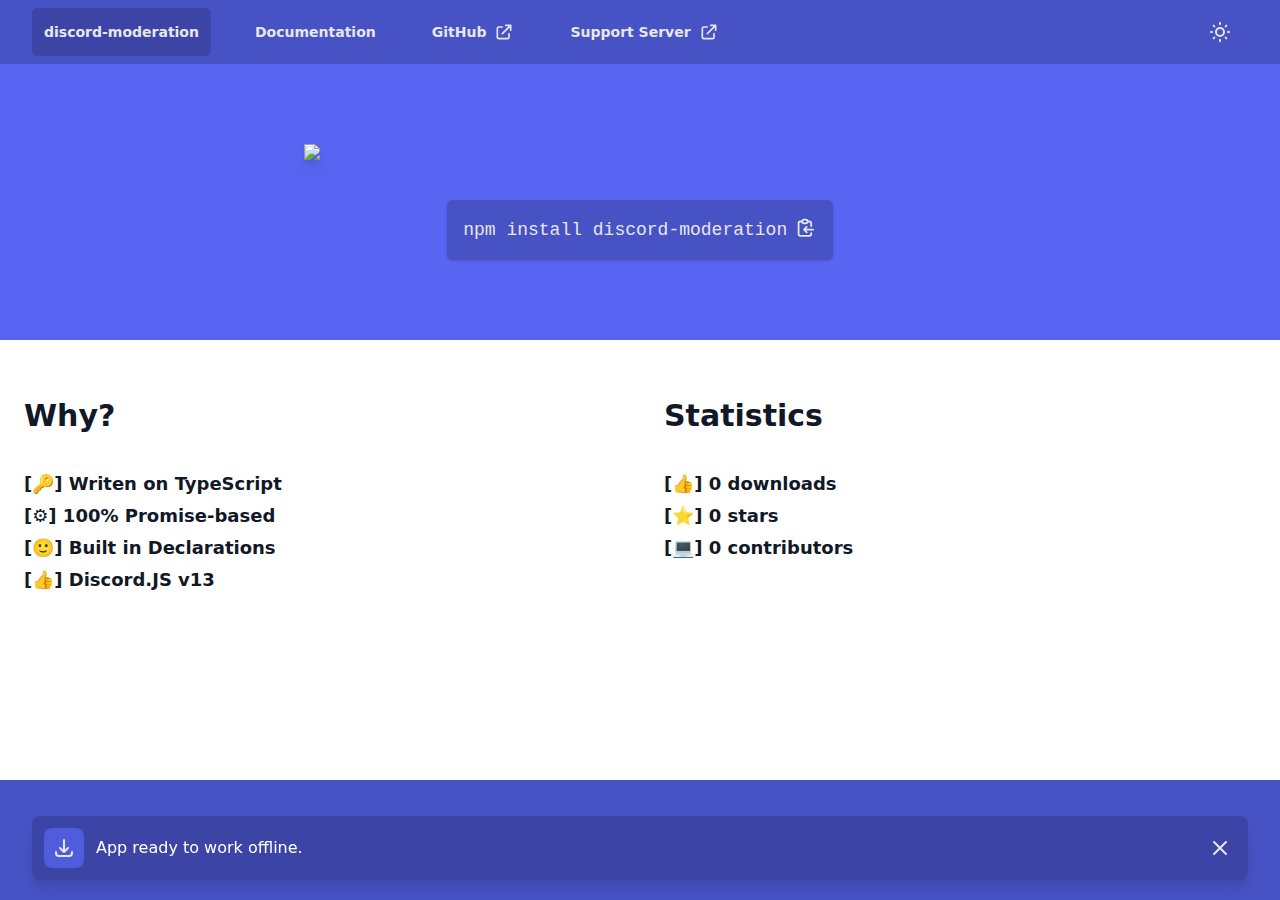
==== index.html @ 4ccb37b1 ":yay: Update" ====
<!DOCTYPE html>
<html lang="en">
	<head>
		<meta charset="UTF-8" />
		<link rel="apple-touch-icon" sizes="180x180" href="/apple-touch-icon.png" />
		<link rel="icon" type="image/png" sizes="32x32" href="/favicon-32x32.png" />
		<link rel="icon" type="image/png" sizes="16x16" href="/favicon-16x16.png" />
		<meta name="apple-mobile-web-app-title" content="Discord.js Docs">
		<meta name="application-name" content="Discord-Moderation Docs">
		<meta name="msapplication-TileColor" content="#090a16">
		<meta name="theme-color" content="#090a16">
		<meta name="viewport" content="width=device-width, initial-scale=1.0" />
		<title>discord-moderation</title>
		<meta
			name="description"
			content="Discord-Moderation simplify creating moderation system to your Discord Bot."
		/>

		<meta property="og:title" content="Discord-Moderation" />
		<meta
			property="og:description"
			content="Discord-Moderation simplify creating moderation system to your Discord Bot."
		/>
		<meta property="og:image" content="https://discord-moderation.js.org/static/dm_logo.png" />
	  <script type="module" crossorigin src="/assets/index.91123aec.js"></script>
    <link rel="modulepreload" href="/assets/vendor.8173c927.js">
    <link rel="stylesheet" href="/assets/index.db49b038.css">
  <link rel="manifest" href="/manifest.webmanifest"></head>
	<body>
		<noscript>
			<strong
				>Sorry, but the discord-moderation website doesn't work properly without JavaScript enabled. Please enable it to
				continue.</strong
			>
		</noscript>
		<script>
			(() => {
				const prefersDarkMode = window.matchMedia && window.matchMedia('(prefers-color-scheme: dark)').matches;
				const persistedColorPreference = localStorage.getItem('theme') || 'auto';
				if (persistedColorPreference === 'dark' || (prefersDarkMode && persistedColorPreference !== 'light')) {
					document.documentElement.classList.toggle('dark', true);
				}
			})();
		</script>
		<div id="app" class="h-full"></div>
		
	</body>
</html>
---- assets/index.db49b038.css ----
#search::-webkit-search-cancel-button{display:none}.grid-layout{grid-template-rows:auto 1fr}.grid-layout-container{grid-template-rows:1fr auto}/*! tailwindcss v2.2.7 | MIT License | https://tailwindcss.com *//*! modern-normalize v1.1.0 | MIT License | https://github.com/sindresorhus/modern-normalize */*,::after,::before{box-sizing:border-box}html{-moz-tab-size:4;-o-tab-size:4;tab-size:4}html{line-height:1.15;-webkit-text-size-adjust:100%}body{margin:0}body{font-family:system-ui,-apple-system,'Segoe UI',Roboto,Helvetica,Arial,sans-serif,'Apple Color Emoji','Segoe UI Emoji'}hr{height:0;color:inherit}abbr[title]{-webkit-text-decoration:underline dotted;text-decoration:underline dotted}b,strong{font-weight:bolder}code,kbd,pre,samp{font-family:ui-monospace,SFMono-Regular,Consolas,'Liberation Mono',Menlo,monospace;font-size:1em}small{font-size:80%}sub,sup{font-size:75%;line-height:0;position:relative;vertical-align:baseline}sub{bottom:-.25em}sup{top:-.5em}table{text-indent:0;border-color:inherit}button,input,optgroup,select,textarea{font-family:inherit;font-size:100%;line-height:1.15;margin:0}button,select{text-transform:none}[type=button],[type=reset],[type=submit],button{-webkit-appearance:button}::-moz-focus-inner{border-style:none;padding:0}:-moz-focusring{outline:1px dotted ButtonText}:-moz-ui-invalid{box-shadow:none}legend{padding:0}progress{vertical-align:baseline}::-webkit-inner-spin-button,::-webkit-outer-spin-button{height:auto}[type=search]{-webkit-appearance:textfield;outline-offset:-2px}::-webkit-search-decoration{-webkit-appearance:none}::-webkit-file-upload-button{-webkit-appearance:button;font:inherit}summary{display:list-item}blockquote,dd,dl,figure,h1,h2,h3,h4,h5,h6,hr,p,pre{margin:0}button{background-color:transparent;background-image:none}fieldset{margin:0;padding:0}ol,ul{list-style:none;margin:0;padding:0}html{font-family:ui-sans-serif,system-ui,-apple-system,BlinkMacSystemFont,"Segoe UI",Roboto,"Helvetica Neue",Arial,"Noto Sans",sans-serif,"Apple Color Emoji","Segoe UI Emoji","Segoe UI Symbol","Noto Color Emoji";line-height:1.5}body{font-family:inherit;line-height:inherit}*,::after,::before{box-sizing:border-box;border-width:0;border-style:solid;border-color:currentColor}hr{border-top-width:1px}img{border-style:solid}textarea{resize:vertical}input::-moz-placeholder,textarea::-moz-placeholder{opacity:1;color:#9ca3af}input:-ms-input-placeholder,textarea:-ms-input-placeholder{opacity:1;color:#9ca3af}input::placeholder,textarea::placeholder{opacity:1;color:#9ca3af}[role=button],button{cursor:pointer}table{border-collapse:collapse}h1,h2,h3,h4,h5,h6{font-size:inherit;font-weight:inherit}a{color:inherit;text-decoration:inherit}button,input,optgroup,select,textarea{padding:0;line-height:inherit;color:inherit}code,kbd,pre,samp{font-family:ui-monospace,SFMono-Regular,Menlo,Monaco,Consolas,"Liberation Mono","Courier New",monospace}audio,canvas,embed,iframe,img,object,svg,video{display:block;vertical-align:middle}img,video{max-width:100%;height:auto}[hidden]{display:none}*,::after,::before{--tw-translate-x:0;--tw-translate-y:0;--tw-rotate:0;--tw-skew-x:0;--tw-skew-y:0;--tw-scale-x:1;--tw-scale-y:1;--tw-transform:translateX(var(--tw-translate-x)) translateY(var(--tw-translate-y)) rotate(var(--tw-rotate)) skewX(var(--tw-skew-x)) skewY(var(--tw-skew-y)) scaleX(var(--tw-scale-x)) scaleY(var(--tw-scale-y));--tw-border-opacity:1;border-color:rgba(229,231,235,var(--tw-border-opacity));--tw-ring-offset-shadow:0 0 #0000;--tw-ring-shadow:0 0 #0000;--tw-shadow:0 0 #0000;--tw-ring-inset:var(--tw-empty, );/*!*//*!*/--tw-ring-offset-width:0px;--tw-ring-offset-color:#fff;--tw-ring-color:rgba(59, 130, 246, 0.5);--tw-ring-offset-shadow:0 0 #0000;--tw-ring-shadow:0 0 #0000;--tw-shadow:0 0 #0000;--tw-blur:var(--tw-empty, );/*!*//*!*/--tw-brightness:var(--tw-empty, );/*!*//*!*/--tw-contrast:var(--tw-empty, );/*!*//*!*/--tw-grayscale:var(--tw-empty, );/*!*//*!*/--tw-hue-rotate:var(--tw-empty, );/*!*//*!*/--tw-invert:var(--tw-empty, );/*!*//*!*/--tw-saturate:var(--tw-empty, );/*!*//*!*/--tw-sepia:var(--tw-empty, );/*!*//*!*/--tw-drop-shadow:var(--tw-empty, );/*!*//*!*/--tw-filter:var(--tw-blur) var(--tw-brightness) var(--tw-contrast) var(--tw-grayscale) var(--tw-hue-rotate) var(--tw-invert) var(--tw-saturate) var(--tw-sepia) var(--tw-drop-shadow)}[multiple],[type=date],[type=datetime-local],[type=email],[type=month],[type=number],[type=password],[type=search],[type=tel],[type=text],[type=time],[type=url],[type=week],select,textarea{-webkit-appearance:none;-moz-appearance:none;appearance:none;background-color:#fff;border-color:#6b7280;border-width:1px;border-radius:0;padding-top:.5rem;padding-right:.75rem;padding-bottom:.5rem;padding-left:.75rem;font-size:1rem;line-height:1.5rem}[multiple]:focus,[type=date]:focus,[type=datetime-local]:focus,[type=email]:focus,[type=month]:focus,[type=number]:focus,[type=password]:focus,[type=search]:focus,[type=tel]:focus,[type=text]:focus,[type=time]:focus,[type=url]:focus,[type=week]:focus,select:focus,textarea:focus{outline:2px solid transparent;outline-offset:2px;--tw-ring-inset:var(--tw-empty, );/*!*//*!*/--tw-ring-offset-width:0px;--tw-ring-offset-color:#fff;--tw-ring-color:#2563eb;--tw-ring-offset-shadow:var(--tw-ring-inset) 0 0 0 var(--tw-ring-offset-width) var(--tw-ring-offset-color);--tw-ring-shadow:var(--tw-ring-inset) 0 0 0 calc(1px + var(--tw-ring-offset-width)) var(--tw-ring-color);box-shadow:var(--tw-ring-offset-shadow),var(--tw-ring-shadow),var(--tw-shadow,0 0 #0000);border-color:#2563eb}input::-moz-placeholder,textarea::-moz-placeholder{color:#6b7280;opacity:1}input:-ms-input-placeholder,textarea:-ms-input-placeholder{color:#6b7280;opacity:1}input::placeholder,textarea::placeholder{color:#6b7280;opacity:1}::-webkit-datetime-edit-fields-wrapper{padding:0}::-webkit-date-and-time-value{min-height:1.5em}select{background-image:url("data:image/svg+xml,%3csvg xmlns='http://www.w3.org/2000/svg' fill='none' viewBox='0 0 20 20'%3e%3cpath stroke='%236b7280' stroke-linecap='round' stroke-linejoin='round' stroke-width='1.5' d='M6 8l4 4 4-4'/%3e%3c/svg%3e");background-position:right .5rem center;background-repeat:no-repeat;background-size:1.5em 1.5em;padding-right:2.5rem;-webkit-print-color-adjust:exact;color-adjust:exact}[multiple]{background-image:initial;background-position:initial;background-repeat:unset;background-size:initial;padding-right:.75rem;-webkit-print-color-adjust:unset;color-adjust:unset}[type=checkbox],[type=radio]{-webkit-appearance:none;-moz-appearance:none;appearance:none;padding:0;-webkit-print-color-adjust:exact;color-adjust:exact;display:inline-block;vertical-align:middle;background-origin:border-box;-webkit-user-select:none;-moz-user-select:none;-ms-user-select:none;user-select:none;flex-shrink:0;height:1rem;width:1rem;color:#2563eb;background-color:#fff;border-color:#6b7280;border-width:1px}[type=checkbox]{border-radius:0}[type=radio]{border-radius:100%}[type=checkbox]:focus,[type=radio]:focus{outline:2px solid transparent;outline-offset:2px;--tw-ring-inset:var(--tw-empty, );/*!*//*!*/--tw-ring-offset-width:2px;--tw-ring-offset-color:#fff;--tw-ring-color:#2563eb;--tw-ring-offset-shadow:var(--tw-ring-inset) 0 0 0 var(--tw-ring-offset-width) var(--tw-ring-offset-color);--tw-ring-shadow:var(--tw-ring-inset) 0 0 0 calc(2px + var(--tw-ring-offset-width)) var(--tw-ring-color);box-shadow:var(--tw-ring-offset-shadow),var(--tw-ring-shadow),var(--tw-shadow,0 0 #0000)}[type=checkbox]:checked,[type=radio]:checked{border-color:transparent;background-color:currentColor;background-size:100% 100%;background-position:center;background-repeat:no-repeat}[type=checkbox]:checked{background-image:url("data:image/svg+xml,%3csvg viewBox='0 0 16 16' fill='white' xmlns='http://www.w3.org/2000/svg'%3e%3cpath d='M12.207 4.793a1 1 0 010 1.414l-5 5a1 1 0 01-1.414 0l-2-2a1 1 0 011.414-1.414L6.5 9.086l4.293-4.293a1 1 0 011.414 0z'/%3e%3c/svg%3e")}[type=radio]:checked{background-image:url("data:image/svg+xml,%3csvg viewBox='0 0 16 16' fill='white' xmlns='http://www.w3.org/2000/svg'%3e%3ccircle cx='8' cy='8' r='3'/%3e%3c/svg%3e")}[type=checkbox]:checked:focus,[type=checkbox]:checked:hover,[type=radio]:checked:focus,[type=radio]:checked:hover{border-color:transparent;background-color:currentColor}[type=checkbox]:indeterminate{background-image:url("data:image/svg+xml,%3csvg xmlns='http://www.w3.org/2000/svg' fill='none' viewBox='0 0 16 16'%3e%3cpath stroke='white' stroke-linecap='round' stroke-linejoin='round' stroke-width='2' d='M4 8h8'/%3e%3c/svg%3e");border-color:transparent;background-color:currentColor;background-size:100% 100%;background-position:center;background-repeat:no-repeat}[type=checkbox]:indeterminate:focus,[type=checkbox]:indeterminate:hover{border-color:transparent;background-color:currentColor}[type=file]{background:unset;border-color:inherit;border-width:0;border-radius:0;padding:0;font-size:unset;line-height:inherit}[type=file]:focus{outline:1px auto -webkit-focus-ring-color}body,html{--tw-bg-opacity:1;background-color:rgba(71,82,196,var(--tw-bg-opacity))}body{overscroll-behavior-y:none;position:fixed;min-height:100vh;min-width:100%}#container{overscroll-behavior-y:none;height:calc(100vh - 64px);overflow:auto}img{margin:0!important;display:inline-block}.container{width:100%}@media (min-width:640px){.container{max-width:640px}}@media (min-width:768px){.container{max-width:768px}}@media (min-width:1024px){.container{max-width:1024px}}@media (min-width:1280px){.container{max-width:1280px}}@media (min-width:1536px){.container{max-width:1536px}}.prose{color:#374151;max-width:65ch}.prose [class~=lead]{color:#4b5563;font-size:1.25em;line-height:1.6;margin-top:1.2em;margin-bottom:1.2em}.prose a{color:#111827;text-decoration:none;font-weight:500}.prose strong{color:#111827;font-weight:600}.prose ol[type="A"]{--list-counter-style:upper-alpha}.prose ol[type="a"]{--list-counter-style:lower-alpha}.prose ol[type="A"s]{--list-counter-style:upper-alpha}.prose ol[type="a"s]{--list-counter-style:lower-alpha}.prose ol[type="I"]{--list-counter-style:upper-roman}.prose ol[type="i"]{--list-counter-style:lower-roman}.prose ol[type="I"s]{--list-counter-style:upper-roman}.prose ol[type="i"s]{--list-counter-style:lower-roman}.prose ol[type="1"]{--list-counter-style:decimal}.prose ol>li{position:relative;padding-left:1.75em}.prose ol>li::before{content:counter(list-item,var(--list-counter-style,decimal)) ".";position:absolute;font-weight:400;color:#6b7280;left:0}.prose ul>li{position:relative;padding-left:1.75em}.prose ul>li::before{content:"";position:absolute;background-color:#d1d5db;border-radius:50%;width:.375em;height:.375em;top:calc(.875em - .1875em);left:.25em}.prose hr{border-color:#e5e7eb;border-top-width:1px;margin-top:3em;margin-bottom:3em}.prose blockquote{font-weight:500;font-style:italic;color:#111827;border-left-width:.25rem;border-left-color:#e5e7eb;quotes:"\201C""\201D""\2018""\2019";margin-top:1.6em;margin-bottom:1.6em;padding-left:1em}.prose blockquote p:first-of-type::before{content:open-quote}.prose blockquote p:last-of-type::after{content:close-quote}.prose h1{color:#111827;font-weight:800;font-size:2.25em;margin-top:0;margin-bottom:.8888889em;line-height:1.1111111}.prose h2{color:#111827;font-weight:700;font-size:1.5em;margin-top:2em;margin-bottom:1em;line-height:1.3333333}.prose h3{color:#111827;font-weight:600;font-size:1.25em;margin-top:1.6em;margin-bottom:.6em;line-height:1.6}.prose h4{color:#111827;font-weight:600;margin-top:1.5em;margin-bottom:.5em;line-height:1.5}.prose figure figcaption{color:#6b7280;font-size:.875em;line-height:1.4285714;margin-top:.8571429em}.prose code{color:#111827;font-weight:400;font-size:.875em;background-color:#f2f3f5;padding:.25rem;border-radius:.375rem}.prose a code{color:#111827}.prose pre{color:#374151;background-color:#f2f3f5;overflow-x:auto;font-size:.875em;line-height:1.7142857;margin-top:1.7142857em;margin-bottom:1.7142857em;border-radius:.375rem;padding-top:.8571429em;padding-right:1.1428571em;padding-bottom:.8571429em;padding-left:1.1428571em}.prose pre code{background-color:transparent;border-width:0;border-radius:0;padding:0;font-weight:400;color:inherit;font-size:inherit;font-family:inherit;line-height:inherit}.prose pre code::before{content:none}.prose pre code::after{content:none}.prose table{width:100%;table-layout:auto;text-align:left;margin-top:2em;margin-bottom:2em;font-size:.875em;line-height:1.7142857}.prose thead{color:#111827;font-weight:600;border-bottom-width:1px;border-bottom-color:#d1d5db}.prose thead th{vertical-align:bottom;padding-right:.5714286em;padding-bottom:.5714286em;padding-left:.5714286em}.prose tbody tr{border-bottom-width:1px;border-bottom-color:#e5e7eb}.prose tbody tr:last-child{border-bottom-width:0}.prose tbody td{vertical-align:top;padding-top:.5714286em;padding-right:.5714286em;padding-bottom:.5714286em;padding-left:.5714286em}.prose{font-size:1rem;line-height:1.75}.prose p{margin-top:1.25em;margin-bottom:1.25em}.prose img{margin-top:2em;margin-bottom:2em}.prose video{margin-top:2em;margin-bottom:2em}.prose figure{margin-top:2em;margin-bottom:2em}.prose figure>*{margin-top:0;margin-bottom:0}.prose h2 code{font-size:.875em}.prose h3 code{font-size:.9em}.prose ol{margin-top:1.25em;margin-bottom:1.25em}.prose ul{margin-top:1.25em;margin-bottom:1.25em}.prose li{margin-top:.5em;margin-bottom:.5em}.prose>ul>li p{margin-top:.75em;margin-bottom:.75em}.prose>ul>li>:first-child{margin-top:1.25em}.prose>ul>li>:last-child{margin-bottom:1.25em}.prose>ol>li>:first-child{margin-top:1.25em}.prose>ol>li>:last-child{margin-bottom:1.25em}.prose ol ol,.prose ol ul,.prose ul ol,.prose ul ul{margin-top:.75em;margin-bottom:.75em}.prose hr+*{margin-top:0}.prose h2+*{margin-top:0}.prose h3+*{margin-top:0}.prose h4+*{margin-top:0}.prose thead th:first-child{padding-left:0}.prose thead th:last-child{padding-right:0}.prose tbody td:first-child{padding-left:0}.prose tbody td:last-child{padding-right:0}.prose>:first-child{margin-top:0}.prose>:last-child{margin-bottom:0}.prose-lg{font-size:1.125rem;line-height:1.7777778}.prose-lg p{margin-top:1.3333333em;margin-bottom:1.3333333em}.prose-lg [class~=lead]{font-size:1.2222222em;line-height:1.4545455;margin-top:1.0909091em;margin-bottom:1.0909091em}.prose-lg blockquote{margin-top:1.6666667em;margin-bottom:1.6666667em;padding-left:1em}.prose-lg h1{font-size:2.6666667em;margin-top:0;margin-bottom:.8333333em;line-height:1}.prose-lg h2{font-size:1.6666667em;margin-top:1.8666667em;margin-bottom:1.0666667em;line-height:1.3333333}.prose-lg h3{font-size:1.3333333em;margin-top:1.6666667em;margin-bottom:.6666667em;line-height:1.5}.prose-lg h4{margin-top:1.7777778em;margin-bottom:.4444444em;line-height:1.5555556}.prose-lg img{margin-top:1.7777778em;margin-bottom:1.7777778em}.prose-lg video{margin-top:1.7777778em;margin-bottom:1.7777778em}.prose-lg figure{margin-top:1.7777778em;margin-bottom:1.7777778em}.prose-lg figure>*{margin-top:0;margin-bottom:0}.prose-lg figure figcaption{font-size:.8888889em;line-height:1.5;margin-top:1em}.prose-lg code{font-size:.8888889em}.prose-lg h2 code{font-size:.8666667em}.prose-lg h3 code{font-size:.875em}.prose-lg pre{font-size:.8888889em;line-height:1.75;margin-top:2em;margin-bottom:2em;border-radius:.375rem;padding-top:1em;padding-right:1.5em;padding-bottom:1em;padding-left:1.5em}.prose-lg ol{margin-top:1.3333333em;margin-bottom:1.3333333em}.prose-lg ul{margin-top:1.3333333em;margin-bottom:1.3333333em}.prose-lg li{margin-top:.6666667em;margin-bottom:.6666667em}.prose-lg ol>li{padding-left:1.6666667em}.prose-lg ol>li::before{left:0}.prose-lg ul>li{padding-left:1.6666667em}.prose-lg ul>li::before{width:.3333333em;height:.3333333em;top:calc(.8888889em - .1666667em);left:.2222222em}.prose-lg>ul>li p{margin-top:.8888889em;margin-bottom:.8888889em}.prose-lg>ul>li>:first-child{margin-top:1.3333333em}.prose-lg>ul>li>:last-child{margin-bottom:1.3333333em}.prose-lg>ol>li>:first-child{margin-top:1.3333333em}.prose-lg>ol>li>:last-child{margin-bottom:1.3333333em}.prose-lg ol ol,.prose-lg ol ul,.prose-lg ul ol,.prose-lg ul ul{margin-top:.8888889em;margin-bottom:.8888889em}.prose-lg hr{margin-top:3.1111111em;margin-bottom:3.1111111em}.prose-lg hr+*{margin-top:0}.prose-lg h2+*{margin-top:0}.prose-lg h3+*{margin-top:0}.prose-lg h4+*{margin-top:0}.prose-lg table{font-size:.8888889em;line-height:1.5}.prose-lg thead th{padding-right:.75em;padding-bottom:.75em;padding-left:.75em}.prose-lg thead th:first-child{padding-left:0}.prose-lg thead th:last-child{padding-right:0}.prose-lg tbody td{padding-top:.75em;padding-right:.75em;padding-bottom:.75em;padding-left:.75em}.prose-lg tbody td:first-child{padding-left:0}.prose-lg tbody td:last-child{padding-right:0}.prose-lg>:first-child{margin-top:0}.prose-lg>:last-child{margin-bottom:0}.prose-discord a{color:#3c45a5}.prose-discord a code{color:#3c45a5}.noprose{margin:0!important}.noprose p{margin:0!important}.noprose>div.info,.noprose>div.warn{margin-top:1rem!important}.noprose li{margin:0!important}.no-list li{padding-left:.25rem!important}.no-list li::before{content:none!important}.dark #container.custom-scroll::-webkit-scrollbar-track{background:#1d1d1d}.sr-only{position:absolute;width:1px;height:1px;padding:0;margin:-1px;overflow:hidden;clip:rect(0,0,0,0);white-space:nowrap;border-width:0}.pointer-events-none{pointer-events:none}.static{position:static}.fixed{position:fixed}.absolute{position:absolute}.relative{position:relative}.sticky{position:sticky}.inset-y-0{top:0;bottom:0}.inset-x-0{left:0;right:0}.bottom-0{bottom:0}.right-0{right:0}.top-0{top:0}.left-0{left:0}.z-20{z-index:20}.z-10{z-index:10}.z-0{z-index:0}.z-40{z-index:40}.order-3{order:3}.order-2{order:2}.float-right{float:right}.\!m-0{margin:0!important}.mx-2{margin-left:.5rem;margin-right:.5rem}.my-0{margin-top:0;margin-bottom:0}.mx-auto{margin-left:auto;margin-right:auto}.\!my-0{margin-top:0!important;margin-bottom:0!important}.my-5{margin-top:1.25rem;margin-bottom:1.25rem}.my-60{margin-top:15rem;margin-bottom:15rem}.my-6{margin-top:1.5rem;margin-bottom:1.5rem}.mb-8{margin-bottom:2rem}.mt-8{margin-top:2rem}.mr-2{margin-right:.5rem}.mt-9{margin-top:2.25rem}.mt-3{margin-top:.75rem}.mb-10{margin-bottom:2.5rem}.\!mt-0{margin-top:0!important}.mb-14{margin-bottom:3.5rem}.mt-4{margin-top:1rem}.mr-4{margin-right:1rem}.-ml-1{margin-left:-.25rem}.mb-4{margin-bottom:1rem}.mb-1{margin-bottom:.25rem}.mt-1{margin-top:.25rem}.mt-2{margin-top:.5rem}.ml-3{margin-left:.75rem}.-mr-1{margin-right:-.25rem}.\!mb-3{margin-bottom:.75rem!important}.\!mt-3{margin-top:.75rem!important}.\!mb-2{margin-bottom:.5rem!important}.\!mt-2{margin-top:.5rem!important}.\!mt-4{margin-top:1rem!important}.block{display:block}.inline-block{display:inline-block}.flex{display:flex}.inline-flex{display:inline-flex}.table{display:table}.grid{display:grid}.hidden{display:none}.h-full{height:100%}.h-6{height:1.5rem}.h-px{height:1px}.h-5{height:1.25rem}.h-16{height:4rem}.h-4{height:1rem}.h-10{height:2.5rem}.max-h-60{max-height:15rem}.min-h-full{min-height:100%}.\!min-h-0{min-height:0!important}.w-6{width:1.5rem}.w-full{width:100%}.w-5{width:1.25rem}.w-96{width:24rem}.w-48{width:12rem}.w-40{width:10rem}.w-72{width:18rem}.w-11{width:2.75rem}.w-4{width:1rem}.w-10{width:2.5rem}.w-0{width:0}.min-w-max{min-width:-webkit-max-content;min-width:-moz-max-content;min-width:max-content}.\!min-w-0{min-width:0!important}.max-w-3xl{max-width:48rem}.max-w-7xl{max-width:80rem}.max-w-screen-2xl{max-width:1536px}.max-w-4xl{max-width:56rem}.flex-1{flex:1 1 0%}.flex-auto{flex:1 1 auto}.flex-shrink-0{flex-shrink:0}.translate-x-12{--tw-translate-x:3rem;transform:var(--tw-transform)}.translate-x-0{--tw-translate-x:0px;transform:var(--tw-transform)}.translate-x-72{--tw-translate-x:18rem;transform:var(--tw-transform)}.-translate-x-full{--tw-translate-x:-100%;transform:var(--tw-transform)}.translate-x-6{--tw-translate-x:1.5rem;transform:var(--tw-transform)}.translate-x-1{--tw-translate-x:0.25rem;transform:var(--tw-transform)}.transform{transform:var(--tw-transform)}.transform-gpu{--tw-transform:translate3d(var(--tw-translate-x), var(--tw-translate-y), 0) rotate(var(--tw-rotate)) skewX(var(--tw-skew-x)) skewY(var(--tw-skew-y)) scaleX(var(--tw-scale-x)) scaleY(var(--tw-scale-y))}.cursor-pointer{cursor:pointer}.cursor-default{cursor:default}.flex-col{flex-direction:column}.flex-wrap{flex-wrap:wrap}.items-center{align-items:center}.justify-center{justify-content:center}.justify-between{justify-content:space-between}.gap-1{gap:.25rem}.gap-10{gap:2.5rem}.space-x-2>:not([hidden])~:not([hidden]){--tw-space-x-reverse:0;margin-right:calc(.5rem * var(--tw-space-x-reverse));margin-left:calc(.5rem * calc(1 - var(--tw-space-x-reverse)))}.space-y-1>:not([hidden])~:not([hidden]){--tw-space-y-reverse:0;margin-top:calc(.25rem * calc(1 - var(--tw-space-y-reverse)));margin-bottom:calc(.25rem * var(--tw-space-y-reverse))}.space-y-3>:not([hidden])~:not([hidden]){--tw-space-y-reverse:0;margin-top:calc(.75rem * calc(1 - var(--tw-space-y-reverse)));margin-bottom:calc(.75rem * var(--tw-space-y-reverse))}.overflow-auto{overflow:auto}.overflow-x-auto{overflow-x:auto}.overflow-y-auto{overflow-y:auto}.overflow-x-hidden{overflow-x:hidden}.truncate{overflow:hidden;text-overflow:ellipsis;white-space:nowrap}.whitespace-pre-wrap{white-space:pre-wrap}.rounded-md{border-radius:.375rem}.rounded-full{border-radius:9999px}.rounded-sm{border-radius:.125rem}.rounded{border-radius:.25rem}.rounded-lg{border-radius:.5rem}.rounded-l-none{border-top-left-radius:0;border-bottom-left-radius:0}.rounded-tr-none{border-top-right-radius:0}.border{border-width:1px}.border-l-4{border-left-width:4px}.border-transparent{border-color:transparent}.border-discord-blurple-530{--tw-border-opacity:1;border-color:rgba(80,92,220,var(--tw-border-opacity))}.bg-white{--tw-bg-opacity:1;background-color:rgba(255,255,255,var(--tw-bg-opacity))}.bg-discord-blurple-500{--tw-bg-opacity:1;background-color:rgba(88,101,242,var(--tw-bg-opacity))}.bg-discord-red-500{--tw-bg-opacity:1;background-color:rgba(237,66,69,var(--tw-bg-opacity))}.bg-discord-blurple-560{--tw-bg-opacity:1;background-color:rgba(71,82,196,var(--tw-bg-opacity))}.bg-discord-blurple-600{--tw-bg-opacity:1;background-color:rgba(60,69,165,var(--tw-bg-opacity))}.bg-discord-blurple-630{--tw-bg-opacity:1;background-color:rgba(52,59,143,var(--tw-bg-opacity))}.bg-gray-100{--tw-bg-opacity:1;background-color:rgba(243,244,246,var(--tw-bg-opacity))}.bg-gray-500{--tw-bg-opacity:1;background-color:rgba(107,114,128,var(--tw-bg-opacity))}.bg-discord-blurple-530{--tw-bg-opacity:1;background-color:rgba(80,92,220,var(--tw-bg-opacity))}.bg-yellow-500{--tw-bg-opacity:1;background-color:rgba(245,158,11,var(--tw-bg-opacity))}.bg-green-400{--tw-bg-opacity:1;background-color:rgba(52,211,153,var(--tw-bg-opacity))}.bg-yellow-900{--tw-bg-opacity:1;background-color:rgba(120,53,15,var(--tw-bg-opacity))}.bg-purple-800{--tw-bg-opacity:1;background-color:rgba(91,33,182,var(--tw-bg-opacity))}.bg-gradient-to-r{background-image:linear-gradient(to right,var(--tw-gradient-stops))}.from-gray-500{--tw-gradient-from:#6b7280;--tw-gradient-stops:var(--tw-gradient-from),var(--tw-gradient-to, rgba(107, 114, 128, 0))}.fill-current{fill:currentColor}.p-2{padding:.5rem}.p-1{padding:.25rem}.p-4{padding:1rem}.\!p-4{padding:1rem!important}.p-3{padding:.75rem}.px-6{padding-left:1.5rem;padding-right:1.5rem}.px-2\.5{padding-left:.625rem;padding-right:.625rem}.py-0\.5{padding-top:.125rem;padding-bottom:.125rem}.px-2{padding-left:.5rem;padding-right:.5rem}.py-0{padding-top:0;padding-bottom:0}.py-2{padding-top:.5rem;padding-bottom:.5rem}.px-16{padding-left:4rem;padding-right:4rem}.px-3{padding-left:.75rem;padding-right:.75rem}.py-3{padding-top:.75rem;padding-bottom:.75rem}.px-4{padding-left:1rem;padding-right:1rem}.\!py-5{padding-top:1.25rem!important;padding-bottom:1.25rem!important}.\!py-0{padding-top:0!important;padding-bottom:0!important}.py-1{padding-top:.25rem;padding-bottom:.25rem}.py-16{padding-top:4rem;padding-bottom:4rem}.py-20{padding-top:5rem;padding-bottom:5rem}.px-8{padding-left:2rem;padding-right:2rem}.pb-4{padding-bottom:1rem}.pt-6{padding-top:1.5rem}.pl-2\.5{padding-left:.625rem}.pl-2{padding-left:.5rem}.pr-32{padding-right:8rem}.pt-10{padding-top:2.5rem}.pl-3{padding-left:.75rem}.pl-10{padding-left:2.5rem}.pr-3{padding-right:.75rem}.pt-2{padding-top:.5rem}.pb-3{padding-bottom:.75rem}.\!pl-2\.5{padding-left:.625rem!important}.\!pl-2{padding-left:.5rem!important}.\!pr-2\.5{padding-right:.625rem!important}.\!pr-2{padding-right:.5rem!important}.pb-1{padding-bottom:.25rem}.pb-2{padding-bottom:.5rem}.pb-8{padding-bottom:2rem}.text-left{text-align:left}.text-center{text-align:center}.\!text-center{text-align:center!important}.text-sm{font-size:.875rem;line-height:1.25rem}.text-base{font-size:1rem;line-height:1.5rem}.\!text-base{font-size:1rem!important;line-height:1.5rem!important}.text-xl{font-size:1.25rem;line-height:1.75rem}.font-semibold{font-weight:600}.font-bold{font-weight:700}.font-medium{font-weight:500}.uppercase{text-transform:uppercase}.\!uppercase{text-transform:uppercase!important}.leading-3{line-height:.75rem}.text-gray-200{--tw-text-opacity:1;color:rgba(229,231,235,var(--tw-text-opacity))}.text-discord-blurple-560{--tw-text-opacity:1;color:rgba(71,82,196,var(--tw-text-opacity))}.text-gray-800{--tw-text-opacity:1;color:rgba(31,41,55,var(--tw-text-opacity))}.text-gray-700{--tw-text-opacity:1;color:rgba(55,65,81,var(--tw-text-opacity))}.text-discord-green-600{--tw-text-opacity:1;color:rgba(59,165,92,var(--tw-text-opacity))}.text-discord-green-500{--tw-text-opacity:1;color:rgba(87,242,135,var(--tw-text-opacity))}.text-white{--tw-text-opacity:1;color:rgba(255,255,255,var(--tw-text-opacity))}.\!text-gray-200{--tw-text-opacity:1!important;color:rgba(229,231,235,var(--tw-text-opacity))!important}.text-gray-600{--tw-text-opacity:1;color:rgba(75,85,99,var(--tw-text-opacity))}.text-gray-900{--tw-text-opacity:1;color:rgba(17,24,39,var(--tw-text-opacity))}.text-discord-blurple-530{--tw-text-opacity:1;color:rgba(80,92,220,var(--tw-text-opacity))}.text-discord-blurple-500{--tw-text-opacity:1;color:rgba(88,101,242,var(--tw-text-opacity))}.text-yellow-500{--tw-text-opacity:1;color:rgba(245,158,11,var(--tw-text-opacity))}.text-green-400{--tw-text-opacity:1;color:rgba(52,211,153,var(--tw-text-opacity))}.text-purple-800{--tw-text-opacity:1;color:rgba(91,33,182,var(--tw-text-opacity))}.text-yellow-900{--tw-text-opacity:1;color:rgba(120,53,15,var(--tw-text-opacity))}.placeholder-gray-200::-moz-placeholder{--tw-placeholder-opacity:1;color:rgba(229,231,235,var(--tw-placeholder-opacity))}.placeholder-gray-200:-ms-input-placeholder{--tw-placeholder-opacity:1;color:rgba(229,231,235,var(--tw-placeholder-opacity))}.placeholder-gray-200::placeholder{--tw-placeholder-opacity:1;color:rgba(229,231,235,var(--tw-placeholder-opacity))}.opacity-90{opacity:.9}.opacity-0{opacity:0}.opacity-100{opacity:1}.shadow{--tw-shadow:0 1px 3px 0 rgba(0, 0, 0, 0.1),0 1px 2px 0 rgba(0, 0, 0, 0.06);box-shadow:var(--tw-ring-offset-shadow,0 0 #0000),var(--tw-ring-shadow,0 0 #0000),var(--tw-shadow)}.shadow-lg{--tw-shadow:0 10px 15px -3px rgba(0, 0, 0, 0.1),0 4px 6px -2px rgba(0, 0, 0, 0.05);box-shadow:var(--tw-ring-offset-shadow,0 0 #0000),var(--tw-ring-shadow,0 0 #0000),var(--tw-shadow)}.ring-1{--tw-ring-offset-shadow:var(--tw-ring-inset) 0 0 0 var(--tw-ring-offset-width) var(--tw-ring-offset-color);--tw-ring-shadow:var(--tw-ring-inset) 0 0 0 calc(1px + var(--tw-ring-offset-width)) var(--tw-ring-color);box-shadow:var(--tw-ring-offset-shadow),var(--tw-ring-shadow),var(--tw-shadow,0 0 #0000)}.ring-gray-200{--tw-ring-opacity:1;--tw-ring-color:rgba(229, 231, 235, var(--tw-ring-opacity))}.drop-shadow-lg{--tw-drop-shadow:drop-shadow(0 10px 8px rgba(0, 0, 0, 0.04)) drop-shadow(0 4px 3px rgba(0, 0, 0, 0.1));filter:var(--tw-filter)}.filter{filter:var(--tw-filter)}.transition{transition-property:background-color,border-color,color,fill,stroke,opacity,box-shadow,transform,filter,-webkit-backdrop-filter;transition-property:background-color,border-color,color,fill,stroke,opacity,box-shadow,transform,filter,backdrop-filter;transition-property:background-color,border-color,color,fill,stroke,opacity,box-shadow,transform,filter,backdrop-filter,-webkit-backdrop-filter;transition-timing-function:cubic-bezier(0.4,0,0.2,1);transition-duration:150ms}.transition-transform{transition-property:transform;transition-timing-function:cubic-bezier(0.4,0,0.2,1);transition-duration:150ms}.duration-300{transition-duration:.3s}.ease-out{transition-timing-function:cubic-bezier(0,0,0.2,1)}.break-words-legacy{word-break:break-word}.scroll-to{scroll-margin-top:4rem}.info{margin-top:1rem;border-left-width:4px;--tw-border-opacity:1;border-color:rgba(88,101,242,var(--tw-border-opacity));padding:.5rem}.dark .info{--tw-text-opacity:1;color:rgba(229,231,235,var(--tw-text-opacity))}.info{background:#7984f550}.warn{margin-top:1rem;border-left-width:4px;--tw-border-opacity:1;border-color:rgba(237,66,69,var(--tw-border-opacity));padding:.5rem}.dark .warn{--tw-text-opacity:1;color:rgba(229,231,235,var(--tw-text-opacity))}.warn{background:#f1686a50}.even\:bg-discord-blurple-560:nth-child(even){--tw-bg-opacity:1;background-color:rgba(71,82,196,var(--tw-bg-opacity))}.even\:bg-discord-blurple-630:nth-child(even){--tw-bg-opacity:1;background-color:rgba(52,59,143,var(--tw-bg-opacity))}.hover\:border-l-4:hover{border-left-width:4px}.hover\:border-discord-blurple-500:hover{--tw-border-opacity:1;border-color:rgba(88,101,242,var(--tw-border-opacity))}.hover\:bg-discord-blurple-530:hover{--tw-bg-opacity:1;background-color:rgba(80,92,220,var(--tw-bg-opacity))}.hover\:bg-discord-blurple-630:hover{--tw-bg-opacity:1;background-color:rgba(52,59,143,var(--tw-bg-opacity))}.hover\:bg-discord-blurple-460:hover{--tw-bg-opacity:1;background-color:rgba(101,113,243,var(--tw-bg-opacity))}.hover\:text-white:hover{--tw-text-opacity:1;color:rgba(255,255,255,var(--tw-text-opacity))}.hover\:text-gray-800:hover{--tw-text-opacity:1;color:rgba(31,41,55,var(--tw-text-opacity))}.hover\:text-discord-blurple-500:hover{--tw-text-opacity:1;color:rgba(88,101,242,var(--tw-text-opacity))}.focus\:bg-discord-blurple-630:focus{--tw-bg-opacity:1;background-color:rgba(52,59,143,var(--tw-bg-opacity))}.focus\:text-gray-200:focus{--tw-text-opacity:1;color:rgba(229,231,235,var(--tw-text-opacity))}.focus\:placeholder-gray-200:focus::-moz-placeholder{--tw-placeholder-opacity:1;color:rgba(229,231,235,var(--tw-placeholder-opacity))}.focus\:placeholder-gray-200:focus:-ms-input-placeholder{--tw-placeholder-opacity:1;color:rgba(229,231,235,var(--tw-placeholder-opacity))}.focus\:placeholder-gray-200:focus::placeholder{--tw-placeholder-opacity:1;color:rgba(229,231,235,var(--tw-placeholder-opacity))}.focus\:outline-none:focus{outline:2px solid transparent;outline-offset:2px}.focus\:ring-2:focus{--tw-ring-offset-shadow:var(--tw-ring-inset) 0 0 0 var(--tw-ring-offset-width) var(--tw-ring-offset-color);--tw-ring-shadow:var(--tw-ring-inset) 0 0 0 calc(2px + var(--tw-ring-offset-width)) var(--tw-ring-color);box-shadow:var(--tw-ring-offset-shadow),var(--tw-ring-shadow),var(--tw-shadow,0 0 #0000)}.focus\:ring-1:focus{--tw-ring-offset-shadow:var(--tw-ring-inset) 0 0 0 var(--tw-ring-offset-width) var(--tw-ring-offset-color);--tw-ring-shadow:var(--tw-ring-inset) 0 0 0 calc(1px + var(--tw-ring-offset-width)) var(--tw-ring-color);box-shadow:var(--tw-ring-offset-shadow),var(--tw-ring-shadow),var(--tw-shadow,0 0 #0000)}.focus\:ring-inset:focus{--tw-ring-inset:inset}.focus\:ring-white:focus{--tw-ring-opacity:1;--tw-ring-color:rgba(255, 255, 255, var(--tw-ring-opacity))}.focus-visible\:rounded-md.focus-visible{border-radius:.375rem}.focus-visible\:rounded-md:focus-visible{border-radius:.375rem}.focus-visible\:bg-discord-blurple-630.focus-visible{--tw-bg-opacity:1;background-color:rgba(52,59,143,var(--tw-bg-opacity))}.focus-visible\:bg-discord-blurple-630:focus-visible{--tw-bg-opacity:1;background-color:rgba(52,59,143,var(--tw-bg-opacity))}.focus-visible\:ring-1.focus-visible{--tw-ring-offset-shadow:var(--tw-ring-inset) 0 0 0 var(--tw-ring-offset-width) var(--tw-ring-offset-color);--tw-ring-shadow:var(--tw-ring-inset) 0 0 0 calc(1px + var(--tw-ring-offset-width)) var(--tw-ring-color);box-shadow:var(--tw-ring-offset-shadow),var(--tw-ring-shadow),var(--tw-shadow,0 0 #0000)}.focus-visible\:ring-1:focus-visible{--tw-ring-offset-shadow:var(--tw-ring-inset) 0 0 0 var(--tw-ring-offset-width) var(--tw-ring-offset-color);--tw-ring-shadow:var(--tw-ring-inset) 0 0 0 calc(1px + var(--tw-ring-offset-width)) var(--tw-ring-color);box-shadow:var(--tw-ring-offset-shadow),var(--tw-ring-shadow),var(--tw-shadow,0 0 #0000)}.focus-visible\:ring-gray-200.focus-visible{--tw-ring-opacity:1;--tw-ring-color:rgba(229, 231, 235, var(--tw-ring-opacity))}.focus-visible\:ring-gray-200:focus-visible{--tw-ring-opacity:1;--tw-ring-color:rgba(229, 231, 235, var(--tw-ring-opacity))}.focus-visible\:ring-white.focus-visible{--tw-ring-opacity:1;--tw-ring-color:rgba(255, 255, 255, var(--tw-ring-opacity))}.focus-visible\:ring-white:focus-visible{--tw-ring-opacity:1;--tw-ring-color:rgba(255, 255, 255, var(--tw-ring-opacity))}.dark .dark\:prose-light{color:#9ca3af}.dark .dark\:prose-light [class~=lead]{color:#d1d5db}.dark .dark\:prose-light a{color:#a8aff8}.dark .dark\:prose-light strong{color:#fff}.dark .dark\:prose-light ol>li::before{color:#9ca3af}.dark .dark\:prose-light ul>li::before{background-color:#4b5563}.dark .dark\:prose-light hr{border-color:#e5e7eb}.dark .dark\:prose-light blockquote{color:#e5e7eb;border-left-color:#4b5563}.dark .dark\:prose-light h1{color:#fff}.dark .dark\:prose-light h2{color:#fff}.dark .dark\:prose-light h3{color:#fff}.dark .dark\:prose-light h4{color:#fff}.dark .dark\:prose-light figure figcaption{color:#9ca3af}.dark .dark\:prose-light a code{color:#fff}.dark .dark\:prose-light code{color:#f3f4f6;background-color:#2f3136}.dark .dark\:prose-light pre{color:#e5e7eb;background-color:#2f3136}.dark .dark\:prose-light thead{color:#fff;border-bottom-color:#9ca3af}.dark .dark\:prose-light tbody tr{border-bottom-color:#4b5563}.dark .dark\:border-gray-600{--tw-border-opacity:1;border-color:rgba(75,85,99,var(--tw-border-opacity))}.dark .dark\:border-\[\#101010\]{--tw-border-opacity:1;border-color:rgba(16,16,16,var(--tw-border-opacity))}.dark .dark\:bg-\[\#1d1d1d\]{--tw-bg-opacity:1;background-color:rgba(29,29,29,var(--tw-bg-opacity))}.dark .dark\:bg-discord-blurple-660{--tw-bg-opacity:1;background-color:rgba(45,52,125,var(--tw-bg-opacity))}.dark .dark\:bg-discord-blurple-700{--tw-bg-opacity:1;background-color:rgba(35,40,97,var(--tw-bg-opacity))}.dark .dark\:bg-discord-blurple-630{--tw-bg-opacity:1;background-color:rgba(52,59,143,var(--tw-bg-opacity))}.dark .dark\:text-discord-blurple-300{--tw-text-opacity:1;color:rgba(188,193,250,var(--tw-text-opacity))}.dark .dark\:text-gray-100{--tw-text-opacity:1;color:rgba(243,244,246,var(--tw-text-opacity))}.dark .dark\:text-gray-200{--tw-text-opacity:1;color:rgba(229,231,235,var(--tw-text-opacity))}.dark .dark\:text-discord-green-500{--tw-text-opacity:1;color:rgba(87,242,135,var(--tw-text-opacity))}.dark .dark\:text-white{--tw-text-opacity:1;color:rgba(255,255,255,var(--tw-text-opacity))}.dark .dark\:text-gray-300{--tw-text-opacity:1;color:rgba(209,213,219,var(--tw-text-opacity))}.dark .dark\:text-discord-blurple-330{--tw-text-opacity:1;color:rgba(168,175,248,var(--tw-text-opacity))}.dark .dark\:opacity-75{opacity:.75}.dark .dark\:even\:bg-discord-blurple-630:nth-child(even){--tw-bg-opacity:1;background-color:rgba(52,59,143,var(--tw-bg-opacity))}.dark .dark\:even\:bg-discord-blurple-660:nth-child(even){--tw-bg-opacity:1;background-color:rgba(45,52,125,var(--tw-bg-opacity))}.dark .dark\:hover\:bg-discord-blurple-560:hover{--tw-bg-opacity:1;background-color:rgba(71,82,196,var(--tw-bg-opacity))}.dark .dark\:hover\:bg-discord-blurple-660:hover{--tw-bg-opacity:1;background-color:rgba(45,52,125,var(--tw-bg-opacity))}.dark .dark\:hover\:bg-discord-blurple-600:hover{--tw-bg-opacity:1;background-color:rgba(60,69,165,var(--tw-bg-opacity))}.dark .dark\:hover\:text-gray-100:hover{--tw-text-opacity:1;color:rgba(243,244,246,var(--tw-text-opacity))}.dark .dark\:hover\:text-discord-blurple-300:hover{--tw-text-opacity:1;color:rgba(188,193,250,var(--tw-text-opacity))}.dark .dark\:focus-visible\:bg-discord-blurple-660.focus-visible{--tw-bg-opacity:1;background-color:rgba(45,52,125,var(--tw-bg-opacity))}.dark .dark\:focus-visible\:bg-discord-blurple-660:focus-visible{--tw-bg-opacity:1;background-color:rgba(45,52,125,var(--tw-bg-opacity))}@media (min-width:640px){.sm\:order-2{order:2}.sm\:order-3{order:3}.sm\:mx-auto{margin-left:auto;margin-right:auto}.sm\:mt-0{margin-top:0}.sm\:ml-2{margin-left:.5rem}.sm\:inline{display:inline}.sm\:hidden{display:none}.sm\:w-auto{width:auto}.sm\:max-w-lg{max-width:32rem}.sm\:grid-cols-2{grid-template-columns:repeat(2,minmax(0,1fr))}.sm\:p-3{padding:.75rem}.sm\:px-4{padding-left:1rem;padding-right:1rem}.sm\:px-6{padding-left:1.5rem;padding-right:1.5rem}.sm\:px-8{padding-left:2rem;padding-right:2rem}.sm\:px-16{padding-left:4rem;padding-right:4rem}.sm\:pb-5{padding-bottom:1.25rem}}@media (min-width:768px){.md\:block{display:block}.md\:flex{display:flex}.md\:hidden{display:none}.md\:w-full{width:100%}.md\:w-80{width:20rem}.md\:max-w-md{max-width:28rem}.md\:translate-x-80{--tw-translate-x:20rem;transform:var(--tw-transform)}.md\:grid-cols-3{grid-template-columns:repeat(3,minmax(0,1fr))}.md\:flex-row{flex-direction:row}.md\:justify-end{justify-content:flex-end}.md\:justify-between{justify-content:space-between}.md\:space-x-4>:not([hidden])~:not([hidden]){--tw-space-x-reverse:0;margin-right:calc(1rem * var(--tw-space-x-reverse));margin-left:calc(1rem * calc(1 - var(--tw-space-x-reverse)))}.md\:py-2{padding-top:.5rem;padding-bottom:.5rem}.md\:px-12{padding-left:3rem;padding-right:3rem}.md\:text-lg{font-size:1.125rem;line-height:1.75rem}}@media (min-width:1024px){.lg\:prose-lg{font-size:1.125rem;line-height:1.7777778}.lg\:prose-lg p{margin-top:1.3333333em;margin-bottom:1.3333333em}.lg\:prose-lg [class~=lead]{font-size:1.2222222em;line-height:1.4545455;margin-top:1.0909091em;margin-bottom:1.0909091em}.lg\:prose-lg blockquote{margin-top:1.6666667em;margin-bottom:1.6666667em;padding-left:1em}.lg\:prose-lg h1{font-size:2.6666667em;margin-top:0;margin-bottom:.8333333em;line-height:1}.lg\:prose-lg h2{font-size:1.6666667em;margin-top:1.8666667em;margin-bottom:1.0666667em;line-height:1.3333333}.lg\:prose-lg h3{font-size:1.3333333em;margin-top:1.6666667em;margin-bottom:.6666667em;line-height:1.5}.lg\:prose-lg h4{margin-top:1.7777778em;margin-bottom:.4444444em;line-height:1.5555556}.lg\:prose-lg img{margin-top:1.7777778em;margin-bottom:1.7777778em}.lg\:prose-lg video{margin-top:1.7777778em;margin-bottom:1.7777778em}.lg\:prose-lg figure{margin-top:1.7777778em;margin-bottom:1.7777778em}.lg\:prose-lg figure>*{margin-top:0;margin-bottom:0}.lg\:prose-lg figure figcaption{font-size:.8888889em;line-height:1.5;margin-top:1em}.lg\:prose-lg code{font-size:.8888889em}.lg\:prose-lg h2 code{font-size:.8666667em}.lg\:prose-lg h3 code{font-size:.875em}.lg\:prose-lg pre{font-size:.8888889em;line-height:1.75;margin-top:2em;margin-bottom:2em;border-radius:.375rem;padding-top:1em;padding-right:1.5em;padding-bottom:1em;padding-left:1.5em}.lg\:prose-lg ol{margin-top:1.3333333em;margin-bottom:1.3333333em}.lg\:prose-lg ul{margin-top:1.3333333em;margin-bottom:1.3333333em}.lg\:prose-lg li{margin-top:.6666667em;margin-bottom:.6666667em}.lg\:prose-lg ol>li{padding-left:1.6666667em}.lg\:prose-lg ol>li::before{left:0}.lg\:prose-lg ul>li{padding-left:1.6666667em}.lg\:prose-lg ul>li::before{width:.3333333em;height:.3333333em;top:calc(.8888889em - .1666667em);left:.2222222em}.lg\:prose-lg>ul>li p{margin-top:.8888889em;margin-bottom:.8888889em}.lg\:prose-lg>ul>li>:first-child{margin-top:1.3333333em}.lg\:prose-lg>ul>li>:last-child{margin-bottom:1.3333333em}.lg\:prose-lg>ol>li>:first-child{margin-top:1.3333333em}.lg\:prose-lg>ol>li>:last-child{margin-bottom:1.3333333em}.lg\:prose-lg ol ol,.lg\:prose-lg ol ul,.lg\:prose-lg ul ol,.lg\:prose-lg ul ul{margin-top:.8888889em;margin-bottom:.8888889em}.lg\:prose-lg ol ol,.lg\:prose-lg ol ul,.lg\:prose-lg ul ol,.lg\:prose-lg ul ul{margin-top:.8888889em;margin-bottom:.8888889em}.lg\:prose-lg ol ol,.lg\:prose-lg ol ul,.lg\:prose-lg ul ol,.lg\:prose-lg ul ul{margin-top:.8888889em;margin-bottom:.8888889em}.lg\:prose-lg ol ol,.lg\:prose-lg ol ul,.lg\:prose-lg ul ol,.lg\:prose-lg ul ul{margin-top:.8888889em;margin-bottom:.8888889em}.lg\:prose-lg hr{margin-top:3.1111111em;margin-bottom:3.1111111em}.lg\:prose-lg hr+*{margin-top:0}.lg\:prose-lg h2+*{margin-top:0}.lg\:prose-lg h3+*{margin-top:0}.lg\:prose-lg h4+*{margin-top:0}.lg\:prose-lg table{font-size:.8888889em;line-height:1.5}.lg\:prose-lg thead th{padding-right:.75em;padding-bottom:.75em;padding-left:.75em}.lg\:prose-lg thead th:first-child{padding-left:0}.lg\:prose-lg thead th:last-child{padding-right:0}.lg\:prose-lg tbody td{padding-top:.75em;padding-right:.75em;padding-bottom:.75em;padding-left:.75em}.lg\:prose-lg tbody td:first-child{padding-left:0}.lg\:prose-lg tbody td:last-child{padding-right:0}.lg\:prose-lg>:first-child{margin-top:0}.lg\:prose-lg>:last-child{margin-bottom:0}.lg\:custom-scroll{scrollbar-width:thin;scrollbar-color:#6571f3 #1d1d1d}.lg\:custom-scroll::-webkit-scrollbar{height:8px;width:8px}.lg\:custom-scroll::-webkit-scrollbar-thumb{background:#6571f3}.lg\:custom-scroll::-webkit-scrollbar-thumb:hover{background:#707bf4}.lg\:custom-scroll::-webkit-scrollbar-track{background:rgba(0,0,0,.07)}#container.lg\:custom-scroll::-webkit-scrollbar-track{background:#fff}.dark #container.lg\:custom-scroll::-webkit-scrollbar-track{background:#1d1d1d}.lg\:relative{position:relative}.lg\:block{display:block}.lg\:flex{display:flex}.lg\:hidden{display:none}.lg\:max-w-lg{max-width:32rem}.lg\:max-w-xs{max-width:20rem}.lg\:max-w-full{max-width:100%}.lg\:translate-x-0{--tw-translate-x:0px;transform:var(--tw-transform)}.lg\:gap-2{gap:.5rem}.lg\:space-x-8>:not([hidden])~:not([hidden]){--tw-space-x-reverse:0;margin-right:calc(2rem * var(--tw-space-x-reverse));margin-left:calc(2rem * calc(1 - var(--tw-space-x-reverse)))}.lg\:px-8{padding-left:2rem;padding-right:2rem}.lg\:py-8{padding-top:2rem;padding-bottom:2rem}.lg\:pr-96{padding-right:24rem}.lg\:focus\:ring-1:focus{--tw-ring-offset-shadow:var(--tw-ring-inset) 0 0 0 var(--tw-ring-offset-width) var(--tw-ring-offset-color);--tw-ring-shadow:var(--tw-ring-inset) 0 0 0 calc(1px + var(--tw-ring-offset-width)) var(--tw-ring-color);box-shadow:var(--tw-ring-offset-shadow),var(--tw-ring-shadow),var(--tw-shadow,0 0 #0000)}}@media (min-width:1280px){.xl\:grid{display:grid}.xl\:min-w-0{min-width:0}.xl\:max-w-7xl{max-width:80rem}.xl\:grid-cols-2{grid-template-columns:repeat(2,minmax(0,1fr))}.xl\:gap-x-12{-moz-column-gap:3rem;column-gap:3rem}}.hljs{display:block;overflow-x:auto;padding:.5em;border-radius:4px;color:#b9bbbe;-webkit-text-size-adjust:none;-moz-text-size-adjust:none;text-size-adjust:none}.hljs-comment,.hljs-quote{color:#838a95}.hljs-addition,.hljs-keyword,.hljs-selector-tag{color:#859900}.hljs-doctag,.hljs-literal,.hljs-meta .hljs-meta-string,.hljs-number,.hljs-regexp,.hljs-string{color:#2aa198}.hljs-name,.hljs-section,.hljs-selector-class,.hljs-selector-id,.hljs-title{color:#268bd2}.hljs-attr,.hljs-attribute,.hljs-class .hljs-title,.hljs-template-variable,.hljs-type,.hljs-variable{color:#b58900}.hljs-bullet,.hljs-link,.hljs-meta,.hljs-meta .hljs-keyword,.hljs-selector-attr,.hljs-selector-pseudo,.hljs-subst,.hljs-symbol{color:#cb4b16}.hljs-built_in,.hljs-deletion{color:#dc322f}.hljs-formula{background:#073642}.hljs-emphasis{font-style:italic}.hljs-strong{font-weight:700}.tippy-box[data-animation=fade][data-state=hidden]{opacity:0}[data-tippy-root]{max-width:calc(100vw - 10px)}.tippy-box{position:relative;background-color:#333;color:#fff;border-radius:4px;font-size:14px;line-height:1.4;outline:0;transition-property:transform,visibility,opacity}.tippy-box[data-placement^=top]>.tippy-arrow{bottom:0}.tippy-box[data-placement^=top]>.tippy-arrow:before{bottom:-7px;left:0;border-width:8px 8px 0;border-top-color:initial;transform-origin:center top}.tippy-box[data-placement^=bottom]>.tippy-arrow{top:0}.tippy-box[data-placement^=bottom]>.tippy-arrow:before{top:-7px;left:0;border-width:0 8px 8px;border-bottom-color:initial;transform-origin:center bottom}.tippy-box[data-placement^=left]>.tippy-arrow{right:0}.tippy-box[data-placement^=left]>.tippy-arrow:before{border-width:8px 0 8px 8px;border-left-color:initial;right:-7px;transform-origin:center left}.tippy-box[data-placement^=right]>.tippy-arrow{left:0}.tippy-box[data-placement^=right]>.tippy-arrow:before{left:-7px;border-width:8px 8px 8px 0;border-right-color:initial;transform-origin:center right}.tippy-box[data-inertia][data-state=visible]{transition-timing-function:cubic-bezier(.54,1.5,.38,1.11)}.tippy-arrow{width:16px;height:16px;color:#333}.tippy-arrow:before{content:"";position:absolute;border-color:transparent;border-style:solid}.tippy-content{position:relative;padding:5px 9px;z-index:1}.tippy-box[data-theme~=discord]{border-radius:.25rem;--tw-bg-opacity:1;background-color:rgba(59,165,92,var(--tw-bg-opacity));padding-left:.5rem;padding-right:.5rem;padding-top:.25rem;padding-bottom:.25rem;--tw-text-opacity:1;color:rgba(229,231,235,var(--tw-text-opacity))}.tippy-box[data-theme~=discord]>.tippy-content{font-weight:600}.tippy-box[data-theme~=discord][data-placement^=top]>.tippy-arrow::before{border-top-color:#3ba55c}.tippy-box[data-theme~=discord][data-placement^=bottom]>.tippy-arrow::before{border-top-color:#3ba55c}.tippy-box[data-theme~=discord][data-placement^=left]>.tippy-arrow::before{border-top-color:#3ba55c}.tippy-box[data-theme~=discord][data-placement^=right]>.tippy-arrow::before{border-top-color:#3ba55c}
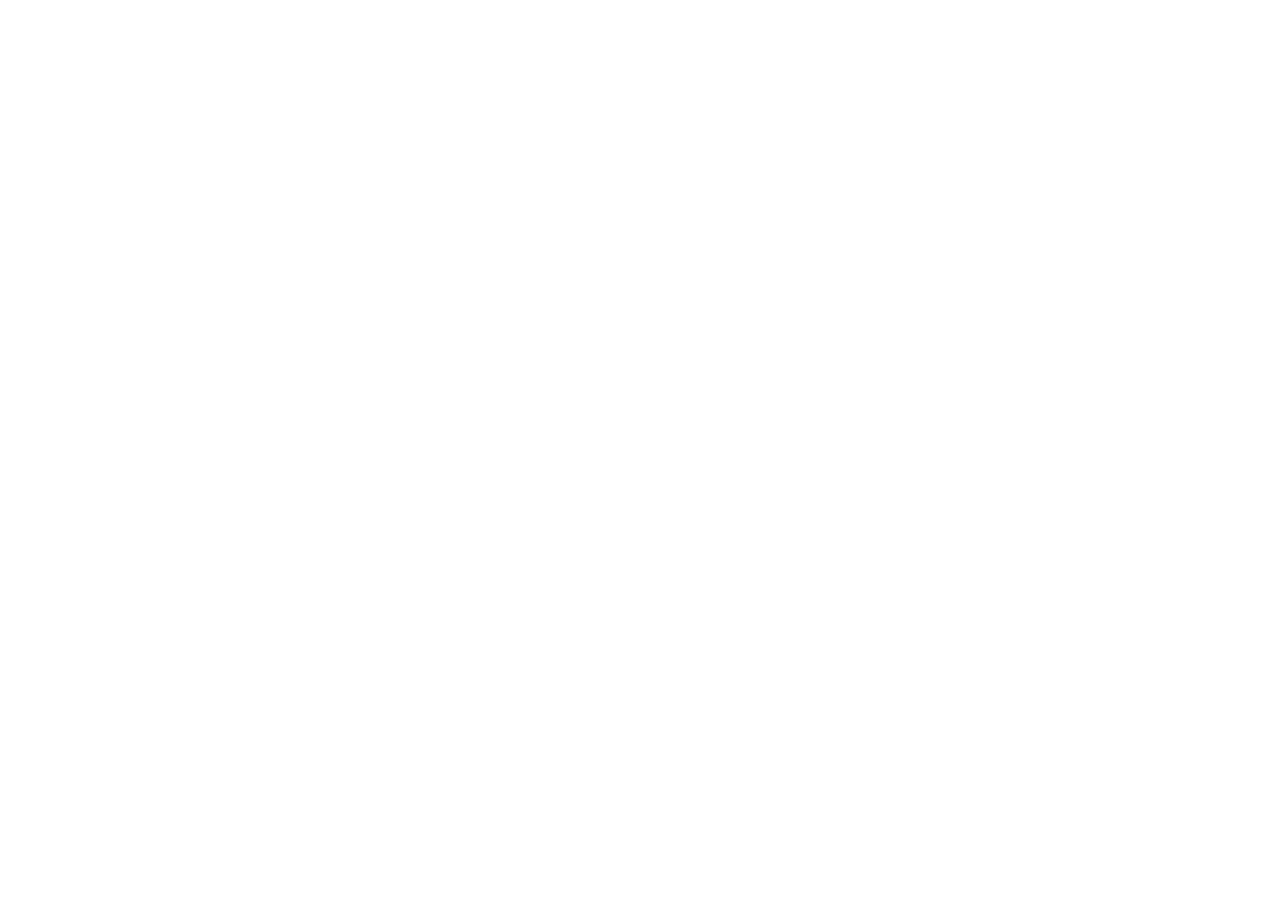
==== commit 222f840e: ":memo: Updating documentation" ====
--- a/index.html
+++ b/index.html
@@ -4,32 +4,24 @@
 		<meta charset="UTF-8" />
 		<link rel="apple-touch-icon" sizes="180x180" href="/apple-touch-icon.png" />
 		<link rel="icon" type="image/png" sizes="32x32" href="/favicon-32x32.png" />
+		<link rel="icon" type="image/png" sizes="192x192" href="/android-chrome-192x192.png">
 		<link rel="icon" type="image/png" sizes="16x16" href="/favicon-16x16.png" />
-		<meta name="apple-mobile-web-app-title" content="Discord.js Docs">
-		<meta name="application-name" content="Discord-Moderation Docs">
+		<link rel="mask-icon" href="/safari-pinned-tab.svg" color="#090a16">
+		<meta name="apple-mobile-web-app-title" content="discord-moderation Docs">
+		<meta name="application-name" content="discord-moderation Docs">
 		<meta name="msapplication-TileColor" content="#090a16">
 		<meta name="theme-color" content="#090a16">
 		<meta name="viewport" content="width=device-width, initial-scale=1.0" />
 		<title>discord-moderation</title>
 		<meta
 			name="description"
-			content="Discord-Moderation simplify creating moderation system to your Discord Bot."
+			content="discord-moderation will simplify creating moderation system to your discord bot."
 		/>
-
-		<meta property="og:title" content="Discord-Moderation" />
-		<meta
-			property="og:description"
-			content="Discord-Moderation simplify creating moderation system to your Discord Bot."
-		/>
-		<meta property="og:image" content="https://discord-moderation.js.org/static/dm_logo.png" />
-	  <script type="module" crossorigin src="/assets/index.91123aec.js"></script>
-    <link rel="modulepreload" href="/assets/vendor.8173c927.js">
-    <link rel="stylesheet" href="/assets/index.db49b038.css">
-  <link rel="manifest" href="/manifest.webmanifest"></head>
+	</head>
 	<body>
 		<noscript>
 			<strong
-				>Sorry, but the discord-moderation website doesn't work properly without JavaScript enabled. Please enable it to
+				>Sorry, but the DiscordJS-Economy website doesn't work properly without JavaScript enabled. Please enable it to
 				continue.</strong
 			>
 		</noscript>
@@ -43,6 +35,6 @@
 			})();
 		</script>
 		<div id="app" class="h-full"></div>
-		
+		<script type="module" src="/src/main.ts"></script>
 	</body>
 </html>
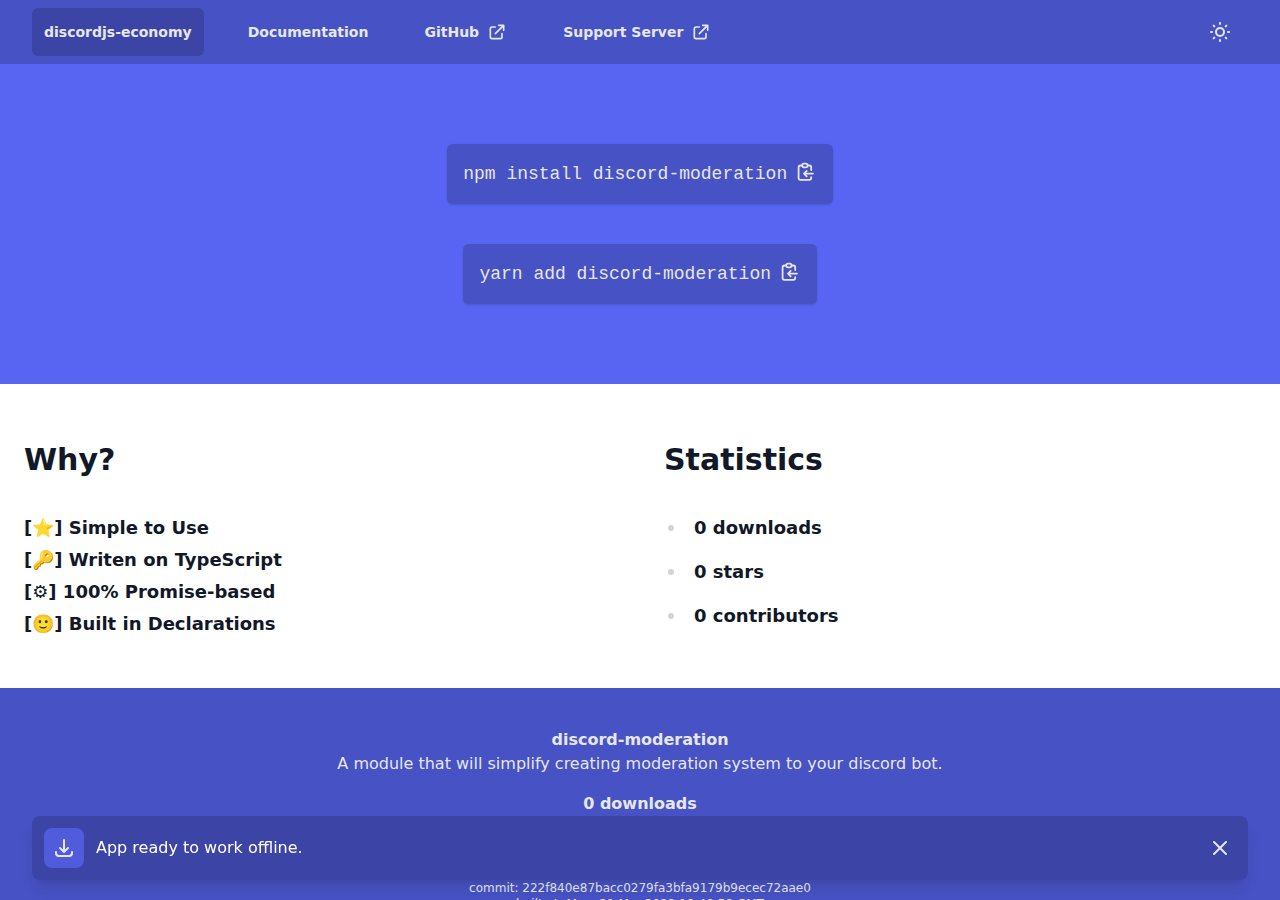
==== commit 2588091b: "Deploying to gh-pages from @ discord-moderation/website@222f840e87bacc0279fa3bfa9179b9ecec72aae0 🚀" ====
--- a/index.html
+++ b/index.html
@@ -17,7 +17,10 @@
 			name="description"
 			content="discord-moderation will simplify creating moderation system to your discord bot."
 		/>
-	</head>
+	  <script type="module" crossorigin src="/assets/index.a9249dce.js"></script>
+    <link rel="modulepreload" href="/assets/vendor.334b0b9f.js">
+    <link rel="stylesheet" href="/assets/index.f867815a.css">
+  <link rel="manifest" href="/manifest.webmanifest"></head>
 	<body>
 		<noscript>
 			<strong
@@ -35,6 +38,6 @@
 			})();
 		</script>
 		<div id="app" class="h-full"></div>
-		<script type="module" src="/src/main.ts"></script>
+		
 	</body>
 </html>
--- a/assets/index.f867815a.css
+++ b/assets/index.f867815a.css
@@ -0,0 +1 @@
+#search::-webkit-search-cancel-button{display:none}.grid-layout{grid-template-rows:auto 1fr}.grid-layout-container{grid-template-rows:1fr auto}/*! tailwindcss v2.2.7 | MIT License | https://tailwindcss.com *//*! modern-normalize v1.1.0 | MIT License | https://github.com/sindresorhus/modern-normalize */*,::after,::before{box-sizing:border-box}html{-moz-tab-size:4;-o-tab-size:4;tab-size:4}html{line-height:1.15;-webkit-text-size-adjust:100%}body{margin:0}body{font-family:system-ui,-apple-system,'Segoe UI',Roboto,Helvetica,Arial,sans-serif,'Apple Color Emoji','Segoe UI Emoji'}hr{height:0;color:inherit}abbr[title]{-webkit-text-decoration:underline dotted;text-decoration:underline dotted}b,strong{font-weight:bolder}code,kbd,pre,samp{font-family:ui-monospace,SFMono-Regular,Consolas,'Liberation Mono',Menlo,monospace;font-size:1em}small{font-size:80%}sub,sup{font-size:75%;line-height:0;position:relative;vertical-align:baseline}sub{bottom:-.25em}sup{top:-.5em}table{text-indent:0;border-color:inherit}button,input,optgroup,select,textarea{font-family:inherit;font-size:100%;line-height:1.15;margin:0}button,select{text-transform:none}[type=button],[type=reset],[type=submit],button{-webkit-appearance:button}::-moz-focus-inner{border-style:none;padding:0}:-moz-focusring{outline:1px dotted ButtonText}:-moz-ui-invalid{box-shadow:none}legend{padding:0}progress{vertical-align:baseline}::-webkit-inner-spin-button,::-webkit-outer-spin-button{height:auto}[type=search]{-webkit-appearance:textfield;outline-offset:-2px}::-webkit-search-decoration{-webkit-appearance:none}::-webkit-file-upload-button{-webkit-appearance:button;font:inherit}summary{display:list-item}blockquote,dd,dl,figure,h1,h2,h3,h4,h5,h6,hr,p,pre{margin:0}button{background-color:transparent;background-image:none}fieldset{margin:0;padding:0}ol,ul{list-style:none;margin:0;padding:0}html{font-family:ui-sans-serif,system-ui,-apple-system,BlinkMacSystemFont,"Segoe UI",Roboto,"Helvetica Neue",Arial,"Noto Sans",sans-serif,"Apple Color Emoji","Segoe UI Emoji","Segoe UI Symbol","Noto Color Emoji";line-height:1.5}body{font-family:inherit;line-height:inherit}*,::after,::before{box-sizing:border-box;border-width:0;border-style:solid;border-color:currentColor}hr{border-top-width:1px}img{border-style:solid}textarea{resize:vertical}input::-moz-placeholder,textarea::-moz-placeholder{opacity:1;color:#9ca3af}input:-ms-input-placeholder,textarea:-ms-input-placeholder{opacity:1;color:#9ca3af}input::placeholder,textarea::placeholder{opacity:1;color:#9ca3af}[role=button],button{cursor:pointer}table{border-collapse:collapse}h1,h2,h3,h4,h5,h6{font-size:inherit;font-weight:inherit}a{color:inherit;text-decoration:inherit}button,input,optgroup,select,textarea{padding:0;line-height:inherit;color:inherit}code,kbd,pre,samp{font-family:ui-monospace,SFMono-Regular,Menlo,Monaco,Consolas,"Liberation Mono","Courier New",monospace}audio,canvas,embed,iframe,img,object,svg,video{display:block;vertical-align:middle}img,video{max-width:100%;height:auto}[hidden]{display:none}*,::after,::before{--tw-translate-x:0;--tw-translate-y:0;--tw-rotate:0;--tw-skew-x:0;--tw-skew-y:0;--tw-scale-x:1;--tw-scale-y:1;--tw-transform:translateX(var(--tw-translate-x)) translateY(var(--tw-translate-y)) rotate(var(--tw-rotate)) skewX(var(--tw-skew-x)) skewY(var(--tw-skew-y)) scaleX(var(--tw-scale-x)) scaleY(var(--tw-scale-y));--tw-border-opacity:1;border-color:rgba(229,231,235,var(--tw-border-opacity));--tw-ring-offset-shadow:0 0 #0000;--tw-ring-shadow:0 0 #0000;--tw-shadow:0 0 #0000;--tw-ring-inset:var(--tw-empty, );/*!*//*!*/--tw-ring-offset-width:0px;--tw-ring-offset-color:#fff;--tw-ring-color:rgba(59, 130, 246, 0.5);--tw-ring-offset-shadow:0 0 #0000;--tw-ring-shadow:0 0 #0000;--tw-shadow:0 0 #0000;--tw-blur:var(--tw-empty, );/*!*//*!*/--tw-brightness:var(--tw-empty, );/*!*//*!*/--tw-contrast:var(--tw-empty, );/*!*//*!*/--tw-grayscale:var(--tw-empty, );/*!*//*!*/--tw-hue-rotate:var(--tw-empty, );/*!*//*!*/--tw-invert:var(--tw-empty, );/*!*//*!*/--tw-saturate:var(--tw-empty, );/*!*//*!*/--tw-sepia:var(--tw-empty, );/*!*//*!*/--tw-drop-shadow:var(--tw-empty, );/*!*//*!*/--tw-filter:var(--tw-blur) var(--tw-brightness) var(--tw-contrast) var(--tw-grayscale) var(--tw-hue-rotate) var(--tw-invert) var(--tw-saturate) var(--tw-sepia) var(--tw-drop-shadow)}[multiple],[type=date],[type=datetime-local],[type=email],[type=month],[type=number],[type=password],[type=search],[type=tel],[type=text],[type=time],[type=url],[type=week],select,textarea{-webkit-appearance:none;-moz-appearance:none;appearance:none;background-color:#fff;border-color:#6b7280;border-width:1px;border-radius:0;padding-top:.5rem;padding-right:.75rem;padding-bottom:.5rem;padding-left:.75rem;font-size:1rem;line-height:1.5rem}[multiple]:focus,[type=date]:focus,[type=datetime-local]:focus,[type=email]:focus,[type=month]:focus,[type=number]:focus,[type=password]:focus,[type=search]:focus,[type=tel]:focus,[type=text]:focus,[type=time]:focus,[type=url]:focus,[type=week]:focus,select:focus,textarea:focus{outline:2px solid transparent;outline-offset:2px;--tw-ring-inset:var(--tw-empty, );/*!*//*!*/--tw-ring-offset-width:0px;--tw-ring-offset-color:#fff;--tw-ring-color:#2563eb;--tw-ring-offset-shadow:var(--tw-ring-inset) 0 0 0 var(--tw-ring-offset-width) var(--tw-ring-offset-color);--tw-ring-shadow:var(--tw-ring-inset) 0 0 0 calc(1px + var(--tw-ring-offset-width)) var(--tw-ring-color);box-shadow:var(--tw-ring-offset-shadow),var(--tw-ring-shadow),var(--tw-shadow,0 0 #0000);border-color:#2563eb}input::-moz-placeholder,textarea::-moz-placeholder{color:#6b7280;opacity:1}input:-ms-input-placeholder,textarea:-ms-input-placeholder{color:#6b7280;opacity:1}input::placeholder,textarea::placeholder{color:#6b7280;opacity:1}::-webkit-datetime-edit-fields-wrapper{padding:0}::-webkit-date-and-time-value{min-height:1.5em}select{background-image:url("data:image/svg+xml,%3csvg xmlns='http://www.w3.org/2000/svg' fill='none' viewBox='0 0 20 20'%3e%3cpath stroke='%236b7280' stroke-linecap='round' stroke-linejoin='round' stroke-width='1.5' d='M6 8l4 4 4-4'/%3e%3c/svg%3e");background-position:right .5rem center;background-repeat:no-repeat;background-size:1.5em 1.5em;padding-right:2.5rem;-webkit-print-color-adjust:exact;color-adjust:exact}[multiple]{background-image:initial;background-position:initial;background-repeat:unset;background-size:initial;padding-right:.75rem;-webkit-print-color-adjust:unset;color-adjust:unset}[type=checkbox],[type=radio]{-webkit-appearance:none;-moz-appearance:none;appearance:none;padding:0;-webkit-print-color-adjust:exact;color-adjust:exact;display:inline-block;vertical-align:middle;background-origin:border-box;-webkit-user-select:none;-moz-user-select:none;-ms-user-select:none;user-select:none;flex-shrink:0;height:1rem;width:1rem;color:#2563eb;background-color:#fff;border-color:#6b7280;border-width:1px}[type=checkbox]{border-radius:0}[type=radio]{border-radius:100%}[type=checkbox]:focus,[type=radio]:focus{outline:2px solid transparent;outline-offset:2px;--tw-ring-inset:var(--tw-empty, );/*!*//*!*/--tw-ring-offset-width:2px;--tw-ring-offset-color:#fff;--tw-ring-color:#2563eb;--tw-ring-offset-shadow:var(--tw-ring-inset) 0 0 0 var(--tw-ring-offset-width) var(--tw-ring-offset-color);--tw-ring-shadow:var(--tw-ring-inset) 0 0 0 calc(2px + var(--tw-ring-offset-width)) var(--tw-ring-color);box-shadow:var(--tw-ring-offset-shadow),var(--tw-ring-shadow),var(--tw-shadow,0 0 #0000)}[type=checkbox]:checked,[type=radio]:checked{border-color:transparent;background-color:currentColor;background-size:100% 100%;background-position:center;background-repeat:no-repeat}[type=checkbox]:checked{background-image:url("data:image/svg+xml,%3csvg viewBox='0 0 16 16' fill='white' xmlns='http://www.w3.org/2000/svg'%3e%3cpath d='M12.207 4.793a1 1 0 010 1.414l-5 5a1 1 0 01-1.414 0l-2-2a1 1 0 011.414-1.414L6.5 9.086l4.293-4.293a1 1 0 011.414 0z'/%3e%3c/svg%3e")}[type=radio]:checked{background-image:url("data:image/svg+xml,%3csvg viewBox='0 0 16 16' fill='white' xmlns='http://www.w3.org/2000/svg'%3e%3ccircle cx='8' cy='8' r='3'/%3e%3c/svg%3e")}[type=checkbox]:checked:focus,[type=checkbox]:checked:hover,[type=radio]:checked:focus,[type=radio]:checked:hover{border-color:transparent;background-color:currentColor}[type=checkbox]:indeterminate{background-image:url("data:image/svg+xml,%3csvg xmlns='http://www.w3.org/2000/svg' fill='none' viewBox='0 0 16 16'%3e%3cpath stroke='white' stroke-linecap='round' stroke-linejoin='round' stroke-width='2' d='M4 8h8'/%3e%3c/svg%3e");border-color:transparent;background-color:currentColor;background-size:100% 100%;background-position:center;background-repeat:no-repeat}[type=checkbox]:indeterminate:focus,[type=checkbox]:indeterminate:hover{border-color:transparent;background-color:currentColor}[type=file]{background:unset;border-color:inherit;border-width:0;border-radius:0;padding:0;font-size:unset;line-height:inherit}[type=file]:focus{outline:1px auto -webkit-focus-ring-color}body,html{--tw-bg-opacity:1;background-color:rgba(71,82,196,var(--tw-bg-opacity))}body{overscroll-behavior-y:none;position:fixed;min-height:100vh;min-width:100%}#container{overscroll-behavior-y:none;height:calc(100vh - 64px);overflow:auto}img{margin:0!important;display:inline-block}.container{width:100%}@media (min-width:640px){.container{max-width:640px}}@media (min-width:768px){.container{max-width:768px}}@media (min-width:1024px){.container{max-width:1024px}}@media (min-width:1280px){.container{max-width:1280px}}@media (min-width:1536px){.container{max-width:1536px}}.prose{color:#374151;max-width:65ch}.prose [class~=lead]{color:#4b5563;font-size:1.25em;line-height:1.6;margin-top:1.2em;margin-bottom:1.2em}.prose a{color:#111827;text-decoration:none;font-weight:500}.prose strong{color:#111827;font-weight:600}.prose ol[type="A"]{--list-counter-style:upper-alpha}.prose ol[type="a"]{--list-counter-style:lower-alpha}.prose ol[type="A"s]{--list-counter-style:upper-alpha}.prose ol[type="a"s]{--list-counter-style:lower-alpha}.prose ol[type="I"]{--list-counter-style:upper-roman}.prose ol[type="i"]{--list-counter-style:lower-roman}.prose ol[type="I"s]{--list-counter-style:upper-roman}.prose ol[type="i"s]{--list-counter-style:lower-roman}.prose ol[type="1"]{--list-counter-style:decimal}.prose ol>li{position:relative;padding-left:1.75em}.prose ol>li::before{content:counter(list-item,var(--list-counter-style,decimal)) ".";position:absolute;font-weight:400;color:#6b7280;left:0}.prose ul>li{position:relative;padding-left:1.75em}.prose ul>li::before{content:"";position:absolute;background-color:#d1d5db;border-radius:50%;width:.375em;height:.375em;top:calc(.875em - .1875em);left:.25em}.prose hr{border-color:#e5e7eb;border-top-width:1px;margin-top:3em;margin-bottom:3em}.prose blockquote{font-weight:500;font-style:italic;color:#111827;border-left-width:.25rem;border-left-color:#e5e7eb;quotes:"\201C""\201D""\2018""\2019";margin-top:1.6em;margin-bottom:1.6em;padding-left:1em}.prose blockquote p:first-of-type::before{content:open-quote}.prose blockquote p:last-of-type::after{content:close-quote}.prose h1{color:#111827;font-weight:800;font-size:2.25em;margin-top:0;margin-bottom:.8888889em;line-height:1.1111111}.prose h2{color:#111827;font-weight:700;font-size:1.5em;margin-top:2em;margin-bottom:1em;line-height:1.3333333}.prose h3{color:#111827;font-weight:600;font-size:1.25em;margin-top:1.6em;margin-bottom:.6em;line-height:1.6}.prose h4{color:#111827;font-weight:600;margin-top:1.5em;margin-bottom:.5em;line-height:1.5}.prose figure figcaption{color:#6b7280;font-size:.875em;line-height:1.4285714;margin-top:.8571429em}.prose code{color:#111827;font-weight:400;font-size:.875em;background-color:#f2f3f5;padding:.25rem;border-radius:.375rem}.prose a code{color:#111827}.prose pre{color:#374151;background-color:#f2f3f5;overflow-x:auto;font-size:.875em;line-height:1.7142857;margin-top:1.7142857em;margin-bottom:1.7142857em;border-radius:.375rem;padding-top:.8571429em;padding-right:1.1428571em;padding-bottom:.8571429em;padding-left:1.1428571em}.prose pre code{background-color:transparent;border-width:0;border-radius:0;padding:0;font-weight:400;color:inherit;font-size:inherit;font-family:inherit;line-height:inherit}.prose pre code::before{content:none}.prose pre code::after{content:none}.prose table{width:100%;table-layout:auto;text-align:left;margin-top:2em;margin-bottom:2em;font-size:.875em;line-height:1.7142857}.prose thead{color:#111827;font-weight:600;border-bottom-width:1px;border-bottom-color:#d1d5db}.prose thead th{vertical-align:bottom;padding-right:.5714286em;padding-bottom:.5714286em;padding-left:.5714286em}.prose tbody tr{border-bottom-width:1px;border-bottom-color:#e5e7eb}.prose tbody tr:last-child{border-bottom-width:0}.prose tbody td{vertical-align:top;padding-top:.5714286em;padding-right:.5714286em;padding-bottom:.5714286em;padding-left:.5714286em}.prose{font-size:1rem;line-height:1.75}.prose p{margin-top:1.25em;margin-bottom:1.25em}.prose img{margin-top:2em;margin-bottom:2em}.prose video{margin-top:2em;margin-bottom:2em}.prose figure{margin-top:2em;margin-bottom:2em}.prose figure>*{margin-top:0;margin-bottom:0}.prose h2 code{font-size:.875em}.prose h3 code{font-size:.9em}.prose ol{margin-top:1.25em;margin-bottom:1.25em}.prose ul{margin-top:1.25em;margin-bottom:1.25em}.prose li{margin-top:.5em;margin-bottom:.5em}.prose>ul>li p{margin-top:.75em;margin-bottom:.75em}.prose>ul>li>:first-child{margin-top:1.25em}.prose>ul>li>:last-child{margin-bottom:1.25em}.prose>ol>li>:first-child{margin-top:1.25em}.prose>ol>li>:last-child{margin-bottom:1.25em}.prose ol ol,.prose ol ul,.prose ul ol,.prose ul ul{margin-top:.75em;margin-bottom:.75em}.prose hr+*{margin-top:0}.prose h2+*{margin-top:0}.prose h3+*{margin-top:0}.prose h4+*{margin-top:0}.prose thead th:first-child{padding-left:0}.prose thead th:last-child{padding-right:0}.prose tbody td:first-child{padding-left:0}.prose tbody td:last-child{padding-right:0}.prose>:first-child{margin-top:0}.prose>:last-child{margin-bottom:0}.prose-lg{font-size:1.125rem;line-height:1.7777778}.prose-lg p{margin-top:1.3333333em;margin-bottom:1.3333333em}.prose-lg [class~=lead]{font-size:1.2222222em;line-height:1.4545455;margin-top:1.0909091em;margin-bottom:1.0909091em}.prose-lg blockquote{margin-top:1.6666667em;margin-bottom:1.6666667em;padding-left:1em}.prose-lg h1{font-size:2.6666667em;margin-top:0;margin-bottom:.8333333em;line-height:1}.prose-lg h2{font-size:1.6666667em;margin-top:1.8666667em;margin-bottom:1.0666667em;line-height:1.3333333}.prose-lg h3{font-size:1.3333333em;margin-top:1.6666667em;margin-bottom:.6666667em;line-height:1.5}.prose-lg h4{margin-top:1.7777778em;margin-bottom:.4444444em;line-height:1.5555556}.prose-lg img{margin-top:1.7777778em;margin-bottom:1.7777778em}.prose-lg video{margin-top:1.7777778em;margin-bottom:1.7777778em}.prose-lg figure{margin-top:1.7777778em;margin-bottom:1.7777778em}.prose-lg figure>*{margin-top:0;margin-bottom:0}.prose-lg figure figcaption{font-size:.8888889em;line-height:1.5;margin-top:1em}.prose-lg code{font-size:.8888889em}.prose-lg h2 code{font-size:.8666667em}.prose-lg h3 code{font-size:.875em}.prose-lg pre{font-size:.8888889em;line-height:1.75;margin-top:2em;margin-bottom:2em;border-radius:.375rem;padding-top:1em;padding-right:1.5em;padding-bottom:1em;padding-left:1.5em}.prose-lg ol{margin-top:1.3333333em;margin-bottom:1.3333333em}.prose-lg ul{margin-top:1.3333333em;margin-bottom:1.3333333em}.prose-lg li{margin-top:.6666667em;margin-bottom:.6666667em}.prose-lg ol>li{padding-left:1.6666667em}.prose-lg ol>li::before{left:0}.prose-lg ul>li{padding-left:1.6666667em}.prose-lg ul>li::before{width:.3333333em;height:.3333333em;top:calc(.8888889em - .1666667em);left:.2222222em}.prose-lg>ul>li p{margin-top:.8888889em;margin-bottom:.8888889em}.prose-lg>ul>li>:first-child{margin-top:1.3333333em}.prose-lg>ul>li>:last-child{margin-bottom:1.3333333em}.prose-lg>ol>li>:first-child{margin-top:1.3333333em}.prose-lg>ol>li>:last-child{margin-bottom:1.3333333em}.prose-lg ol ol,.prose-lg ol ul,.prose-lg ul ol,.prose-lg ul ul{margin-top:.8888889em;margin-bottom:.8888889em}.prose-lg hr{margin-top:3.1111111em;margin-bottom:3.1111111em}.prose-lg hr+*{margin-top:0}.prose-lg h2+*{margin-top:0}.prose-lg h3+*{margin-top:0}.prose-lg h4+*{margin-top:0}.prose-lg table{font-size:.8888889em;line-height:1.5}.prose-lg thead th{padding-right:.75em;padding-bottom:.75em;padding-left:.75em}.prose-lg thead th:first-child{padding-left:0}.prose-lg thead th:last-child{padding-right:0}.prose-lg tbody td{padding-top:.75em;padding-right:.75em;padding-bottom:.75em;padding-left:.75em}.prose-lg tbody td:first-child{padding-left:0}.prose-lg tbody td:last-child{padding-right:0}.prose-lg>:first-child{margin-top:0}.prose-lg>:last-child{margin-bottom:0}.prose-discord a{color:#3c45a5}.prose-discord a code{color:#3c45a5}.noprose{margin:0!important}.noprose p{margin:0!important}.noprose>div.info,.noprose>div.warn{margin-top:1rem!important}.noprose li{margin:0!important}.no-list li{padding-left:.25rem!important}.no-list li::before{content:none!important}.dark #container.custom-scroll::-webkit-scrollbar-track{background:#1d1d1d}.sr-only{position:absolute;width:1px;height:1px;padding:0;margin:-1px;overflow:hidden;clip:rect(0,0,0,0);white-space:nowrap;border-width:0}.pointer-events-none{pointer-events:none}.static{position:static}.fixed{position:fixed}.absolute{position:absolute}.relative{position:relative}.sticky{position:sticky}.inset-y-0{top:0;bottom:0}.inset-x-0{left:0;right:0}.bottom-0{bottom:0}.right-0{right:0}.top-0{top:0}.left-0{left:0}.z-20{z-index:20}.z-10{z-index:10}.z-0{z-index:0}.z-40{z-index:40}.order-3{order:3}.order-2{order:2}.float-right{float:right}.\!m-0{margin:0!important}.mx-2{margin-left:.5rem;margin-right:.5rem}.my-0{margin-top:0;margin-bottom:0}.mx-auto{margin-left:auto;margin-right:auto}.\!my-0{margin-top:0!important;margin-bottom:0!important}.my-5{margin-top:1.25rem;margin-bottom:1.25rem}.my-60{margin-top:15rem;margin-bottom:15rem}.mb-8{margin-bottom:2rem}.mt-8{margin-top:2rem}.mr-2{margin-right:.5rem}.\!mt-1\.5{margin-top:.375rem!important}.\!mb-2\.5{margin-bottom:.625rem!important}.\!mt-1{margin-top:.25rem!important}.\!mb-2{margin-bottom:.5rem!important}.mt-9{margin-top:2.25rem}.mt-3{margin-top:.75rem}.mb-10{margin-bottom:2.5rem}.\!mt-0{margin-top:0!important}.mb-14{margin-bottom:3.5rem}.mt-4{margin-top:1rem}.mr-4{margin-right:1rem}.-ml-1{margin-left:-.25rem}.mb-4{margin-bottom:1rem}.mb-1{margin-bottom:.25rem}.mt-1{margin-top:.25rem}.ml-3{margin-left:.75rem}.mt-2{margin-top:.5rem}.-mr-1{margin-right:-.25rem}.\!mb-3{margin-bottom:.75rem!important}.\!mt-3{margin-top:.75rem!important}.\!mt-4{margin-top:1rem!important}.block{display:block}.inline-block{display:inline-block}.flex{display:flex}.inline-flex{display:inline-flex}.table{display:table}.grid{display:grid}.hidden{display:none}.h-full{height:100%}.h-6{height:1.5rem}.h-px{height:1px}.h-5{height:1.25rem}.h-16{height:4rem}.h-4{height:1rem}.h-10{height:2.5rem}.max-h-60{max-height:15rem}.min-h-full{min-height:100%}.\!min-h-0{min-height:0!important}.w-6{width:1.5rem}.w-full{width:100%}.w-5{width:1.25rem}.w-96{width:24rem}.w-48{width:12rem}.w-40{width:10rem}.w-0{width:0}.w-72{width:18rem}.w-11{width:2.75rem}.w-4{width:1rem}.w-10{width:2.5rem}.min-w-max{min-width:-webkit-max-content;min-width:-moz-max-content;min-width:max-content}.\!min-w-0{min-width:0!important}.max-w-3xl{max-width:48rem}.max-w-7xl{max-width:80rem}.max-w-screen-2xl{max-width:1536px}.max-w-4xl{max-width:56rem}.flex-1{flex:1 1 0%}.flex-auto{flex:1 1 auto}.flex-shrink-0{flex-shrink:0}.translate-x-12{--tw-translate-x:3rem;transform:var(--tw-transform)}.translate-x-0{--tw-translate-x:0px;transform:var(--tw-transform)}.translate-x-72{--tw-translate-x:18rem;transform:var(--tw-transform)}.-translate-x-full{--tw-translate-x:-100%;transform:var(--tw-transform)}.translate-x-6{--tw-translate-x:1.5rem;transform:var(--tw-transform)}.translate-x-1{--tw-translate-x:0.25rem;transform:var(--tw-transform)}.transform{transform:var(--tw-transform)}.transform-gpu{--tw-transform:translate3d(var(--tw-translate-x), var(--tw-translate-y), 0) rotate(var(--tw-rotate)) skewX(var(--tw-skew-x)) skewY(var(--tw-skew-y)) scaleX(var(--tw-scale-x)) scaleY(var(--tw-scale-y))}.cursor-pointer{cursor:pointer}.cursor-default{cursor:default}.flex-col{flex-direction:column}.flex-wrap{flex-wrap:wrap}.items-center{align-items:center}.justify-center{justify-content:center}.justify-between{justify-content:space-between}.gap-1{gap:.25rem}.gap-10{gap:2.5rem}.space-x-2>:not([hidden])~:not([hidden]){--tw-space-x-reverse:0;margin-right:calc(.5rem * var(--tw-space-x-reverse));margin-left:calc(.5rem * calc(1 - var(--tw-space-x-reverse)))}.space-x-1>:not([hidden])~:not([hidden]){--tw-space-x-reverse:0;margin-right:calc(.25rem * var(--tw-space-x-reverse));margin-left:calc(.25rem * calc(1 - var(--tw-space-x-reverse)))}.space-y-1>:not([hidden])~:not([hidden]){--tw-space-y-reverse:0;margin-top:calc(.25rem * calc(1 - var(--tw-space-y-reverse)));margin-bottom:calc(.25rem * var(--tw-space-y-reverse))}.space-y-3>:not([hidden])~:not([hidden]){--tw-space-y-reverse:0;margin-top:calc(.75rem * calc(1 - var(--tw-space-y-reverse)));margin-bottom:calc(.75rem * var(--tw-space-y-reverse))}.overflow-auto{overflow:auto}.overflow-x-auto{overflow-x:auto}.overflow-y-auto{overflow-y:auto}.overflow-x-hidden{overflow-x:hidden}.truncate{overflow:hidden;text-overflow:ellipsis;white-space:nowrap}.whitespace-pre-wrap{white-space:pre-wrap}.rounded-md{border-radius:.375rem}.rounded-full{border-radius:9999px}.rounded-sm{border-radius:.125rem}.rounded-lg{border-radius:.5rem}.rounded{border-radius:.25rem}.rounded-l-none{border-top-left-radius:0;border-bottom-left-radius:0}.rounded-tr-none{border-top-right-radius:0}.border{border-width:1px}.border-l-4{border-left-width:4px}.border-transparent{border-color:transparent}.border-discord-blurple-530{--tw-border-opacity:1;border-color:rgba(80,92,220,var(--tw-border-opacity))}.bg-white{--tw-bg-opacity:1;background-color:rgba(255,255,255,var(--tw-bg-opacity))}.bg-discord-blurple-500{--tw-bg-opacity:1;background-color:rgba(88,101,242,var(--tw-bg-opacity))}.bg-discord-red-500{--tw-bg-opacity:1;background-color:rgba(237,66,69,var(--tw-bg-opacity))}.bg-discord-blurple-560{--tw-bg-opacity:1;background-color:rgba(71,82,196,var(--tw-bg-opacity))}.bg-discord-blurple-600{--tw-bg-opacity:1;background-color:rgba(60,69,165,var(--tw-bg-opacity))}.bg-discord-blurple-630{--tw-bg-opacity:1;background-color:rgba(52,59,143,var(--tw-bg-opacity))}.bg-discord-blurple-530{--tw-bg-opacity:1;background-color:rgba(80,92,220,var(--tw-bg-opacity))}.bg-gray-100{--tw-bg-opacity:1;background-color:rgba(243,244,246,var(--tw-bg-opacity))}.bg-gray-500{--tw-bg-opacity:1;background-color:rgba(107,114,128,var(--tw-bg-opacity))}.bg-yellow-500{--tw-bg-opacity:1;background-color:rgba(245,158,11,var(--tw-bg-opacity))}.bg-green-400{--tw-bg-opacity:1;background-color:rgba(52,211,153,var(--tw-bg-opacity))}.bg-yellow-900{--tw-bg-opacity:1;background-color:rgba(120,53,15,var(--tw-bg-opacity))}.bg-purple-800{--tw-bg-opacity:1;background-color:rgba(91,33,182,var(--tw-bg-opacity))}.bg-gradient-to-r{background-image:linear-gradient(to right,var(--tw-gradient-stops))}.from-gray-500{--tw-gradient-from:#6b7280;--tw-gradient-stops:var(--tw-gradient-from),var(--tw-gradient-to, rgba(107, 114, 128, 0))}.fill-current{fill:currentColor}.p-2{padding:.5rem}.p-1{padding:.25rem}.p-4{padding:1rem}.\!p-4{padding:1rem!important}.p-3{padding:.75rem}.px-6{padding-left:1.5rem;padding-right:1.5rem}.px-2\.5{padding-left:.625rem;padding-right:.625rem}.py-0\.5{padding-top:.125rem;padding-bottom:.125rem}.px-2{padding-left:.5rem;padding-right:.5rem}.py-0{padding-top:0;padding-bottom:0}.py-2{padding-top:.5rem;padding-bottom:.5rem}.px-16{padding-left:4rem;padding-right:4rem}.px-3{padding-left:.75rem;padding-right:.75rem}.py-3{padding-top:.75rem;padding-bottom:.75rem}.px-4{padding-left:1rem;padding-right:1rem}.\!py-5{padding-top:1.25rem!important;padding-bottom:1.25rem!important}.\!py-0{padding-top:0!important;padding-bottom:0!important}.py-1{padding-top:.25rem;padding-bottom:.25rem}.py-16{padding-top:4rem;padding-bottom:4rem}.py-20{padding-top:5rem;padding-bottom:5rem}.px-8{padding-left:2rem;padding-right:2rem}.pb-4{padding-bottom:1rem}.pt-6{padding-top:1.5rem}.pl-2\.5{padding-left:.625rem}.pl-2{padding-left:.5rem}.pr-32{padding-right:8rem}.pt-10{padding-top:2.5rem}.pl-3{padding-left:.75rem}.pl-10{padding-left:2.5rem}.pr-3{padding-right:.75rem}.pt-2{padding-top:.5rem}.pb-3{padding-bottom:.75rem}.\!pl-2\.5{padding-left:.625rem!important}.\!pl-2{padding-left:.5rem!important}.\!pr-2\.5{padding-right:.625rem!important}.\!pr-2{padding-right:.5rem!important}.pb-2{padding-bottom:.5rem}.pb-1{padding-bottom:.25rem}.pb-8{padding-bottom:2rem}.text-left{text-align:left}.text-center{text-align:center}.\!text-center{text-align:center!important}.text-sm{font-size:.875rem;line-height:1.25rem}.text-xs{font-size:.75rem;line-height:1rem}.text-base{font-size:1rem;line-height:1.5rem}.\!text-base{font-size:1rem!important;line-height:1.5rem!important}.text-xl{font-size:1.25rem;line-height:1.75rem}.font-semibold{font-weight:600}.font-bold{font-weight:700}.font-medium{font-weight:500}.uppercase{text-transform:uppercase}.\!uppercase{text-transform:uppercase!important}.leading-3{line-height:.75rem}.text-gray-200{--tw-text-opacity:1;color:rgba(229,231,235,var(--tw-text-opacity))}.text-discord-blurple-560{--tw-text-opacity:1;color:rgba(71,82,196,var(--tw-text-opacity))}.text-gray-800{--tw-text-opacity:1;color:rgba(31,41,55,var(--tw-text-opacity))}.text-gray-700{--tw-text-opacity:1;color:rgba(55,65,81,var(--tw-text-opacity))}.text-discord-green-600{--tw-text-opacity:1;color:rgba(59,165,92,var(--tw-text-opacity))}.text-discord-green-500{--tw-text-opacity:1;color:rgba(87,242,135,var(--tw-text-opacity))}.text-white{--tw-text-opacity:1;color:rgba(255,255,255,var(--tw-text-opacity))}.\!text-gray-200{--tw-text-opacity:1!important;color:rgba(229,231,235,var(--tw-text-opacity))!important}.text-gray-600{--tw-text-opacity:1;color:rgba(75,85,99,var(--tw-text-opacity))}.text-gray-900{--tw-text-opacity:1;color:rgba(17,24,39,var(--tw-text-opacity))}.text-discord-blurple-530{--tw-text-opacity:1;color:rgba(80,92,220,var(--tw-text-opacity))}.text-discord-blurple-500{--tw-text-opacity:1;color:rgba(88,101,242,var(--tw-text-opacity))}.text-yellow-500{--tw-text-opacity:1;color:rgba(245,158,11,var(--tw-text-opacity))}.text-green-400{--tw-text-opacity:1;color:rgba(52,211,153,var(--tw-text-opacity))}.text-purple-800{--tw-text-opacity:1;color:rgba(91,33,182,var(--tw-text-opacity))}.text-yellow-900{--tw-text-opacity:1;color:rgba(120,53,15,var(--tw-text-opacity))}.placeholder-gray-200::-moz-placeholder{--tw-placeholder-opacity:1;color:rgba(229,231,235,var(--tw-placeholder-opacity))}.placeholder-gray-200:-ms-input-placeholder{--tw-placeholder-opacity:1;color:rgba(229,231,235,var(--tw-placeholder-opacity))}.placeholder-gray-200::placeholder{--tw-placeholder-opacity:1;color:rgba(229,231,235,var(--tw-placeholder-opacity))}.opacity-90{opacity:.9}.opacity-0{opacity:0}.opacity-100{opacity:1}.shadow{--tw-shadow:0 1px 3px 0 rgba(0, 0, 0, 0.1),0 1px 2px 0 rgba(0, 0, 0, 0.06);box-shadow:var(--tw-ring-offset-shadow,0 0 #0000),var(--tw-ring-shadow,0 0 #0000),var(--tw-shadow)}.shadow-lg{--tw-shadow:0 10px 15px -3px rgba(0, 0, 0, 0.1),0 4px 6px -2px rgba(0, 0, 0, 0.05);box-shadow:var(--tw-ring-offset-shadow,0 0 #0000),var(--tw-ring-shadow,0 0 #0000),var(--tw-shadow)}.ring-1{--tw-ring-offset-shadow:var(--tw-ring-inset) 0 0 0 var(--tw-ring-offset-width) var(--tw-ring-offset-color);--tw-ring-shadow:var(--tw-ring-inset) 0 0 0 calc(1px + var(--tw-ring-offset-width)) var(--tw-ring-color);box-shadow:var(--tw-ring-offset-shadow),var(--tw-ring-shadow),var(--tw-shadow,0 0 #0000)}.ring-gray-200{--tw-ring-opacity:1;--tw-ring-color:rgba(229, 231, 235, var(--tw-ring-opacity))}.filter{filter:var(--tw-filter)}.transition{transition-property:background-color,border-color,color,fill,stroke,opacity,box-shadow,transform,filter,-webkit-backdrop-filter;transition-property:background-color,border-color,color,fill,stroke,opacity,box-shadow,transform,filter,backdrop-filter;transition-property:background-color,border-color,color,fill,stroke,opacity,box-shadow,transform,filter,backdrop-filter,-webkit-backdrop-filter;transition-timing-function:cubic-bezier(0.4,0,0.2,1);transition-duration:150ms}.transition-transform{transition-property:transform;transition-timing-function:cubic-bezier(0.4,0,0.2,1);transition-duration:150ms}.duration-300{transition-duration:.3s}.ease-out{transition-timing-function:cubic-bezier(0,0,0.2,1)}.break-words-legacy{word-break:break-word}.scroll-to{scroll-margin-top:4rem}.info{margin-top:1rem;border-left-width:4px;--tw-border-opacity:1;border-color:rgba(88,101,242,var(--tw-border-opacity));padding:.5rem}.dark .info{--tw-text-opacity:1;color:rgba(229,231,235,var(--tw-text-opacity))}.info{background:#7984f550}.warn{margin-top:1rem;border-left-width:4px;--tw-border-opacity:1;border-color:rgba(237,66,69,var(--tw-border-opacity));padding:.5rem}.dark .warn{--tw-text-opacity:1;color:rgba(229,231,235,var(--tw-text-opacity))}.warn{background:#f1686a50}.even\:bg-discord-blurple-560:nth-child(even){--tw-bg-opacity:1;background-color:rgba(71,82,196,var(--tw-bg-opacity))}.even\:bg-discord-blurple-630:nth-child(even){--tw-bg-opacity:1;background-color:rgba(52,59,143,var(--tw-bg-opacity))}.hover\:border-l-4:hover{border-left-width:4px}.hover\:border-discord-blurple-500:hover{--tw-border-opacity:1;border-color:rgba(88,101,242,var(--tw-border-opacity))}.hover\:bg-discord-blurple-530:hover{--tw-bg-opacity:1;background-color:rgba(80,92,220,var(--tw-bg-opacity))}.hover\:bg-discord-blurple-630:hover{--tw-bg-opacity:1;background-color:rgba(52,59,143,var(--tw-bg-opacity))}.hover\:bg-discord-blurple-460:hover{--tw-bg-opacity:1;background-color:rgba(101,113,243,var(--tw-bg-opacity))}.hover\:text-white:hover{--tw-text-opacity:1;color:rgba(255,255,255,var(--tw-text-opacity))}.hover\:text-gray-800:hover{--tw-text-opacity:1;color:rgba(31,41,55,var(--tw-text-opacity))}.hover\:text-discord-blurple-500:hover{--tw-text-opacity:1;color:rgba(88,101,242,var(--tw-text-opacity))}.focus\:bg-discord-blurple-630:focus{--tw-bg-opacity:1;background-color:rgba(52,59,143,var(--tw-bg-opacity))}.focus\:text-gray-200:focus{--tw-text-opacity:1;color:rgba(229,231,235,var(--tw-text-opacity))}.focus\:placeholder-gray-200:focus::-moz-placeholder{--tw-placeholder-opacity:1;color:rgba(229,231,235,var(--tw-placeholder-opacity))}.focus\:placeholder-gray-200:focus:-ms-input-placeholder{--tw-placeholder-opacity:1;color:rgba(229,231,235,var(--tw-placeholder-opacity))}.focus\:placeholder-gray-200:focus::placeholder{--tw-placeholder-opacity:1;color:rgba(229,231,235,var(--tw-placeholder-opacity))}.focus\:outline-none:focus{outline:2px solid transparent;outline-offset:2px}.focus\:ring-2:focus{--tw-ring-offset-shadow:var(--tw-ring-inset) 0 0 0 var(--tw-ring-offset-width) var(--tw-ring-offset-color);--tw-ring-shadow:var(--tw-ring-inset) 0 0 0 calc(2px + var(--tw-ring-offset-width)) var(--tw-ring-color);box-shadow:var(--tw-ring-offset-shadow),var(--tw-ring-shadow),var(--tw-shadow,0 0 #0000)}.focus\:ring-1:focus{--tw-ring-offset-shadow:var(--tw-ring-inset) 0 0 0 var(--tw-ring-offset-width) var(--tw-ring-offset-color);--tw-ring-shadow:var(--tw-ring-inset) 0 0 0 calc(1px + var(--tw-ring-offset-width)) var(--tw-ring-color);box-shadow:var(--tw-ring-offset-shadow),var(--tw-ring-shadow),var(--tw-shadow,0 0 #0000)}.focus\:ring-inset:focus{--tw-ring-inset:inset}.focus\:ring-white:focus{--tw-ring-opacity:1;--tw-ring-color:rgba(255, 255, 255, var(--tw-ring-opacity))}.focus-visible\:rounded-md.focus-visible{border-radius:.375rem}.focus-visible\:rounded-md:focus-visible{border-radius:.375rem}.focus-visible\:bg-discord-blurple-630.focus-visible{--tw-bg-opacity:1;background-color:rgba(52,59,143,var(--tw-bg-opacity))}.focus-visible\:bg-discord-blurple-630:focus-visible{--tw-bg-opacity:1;background-color:rgba(52,59,143,var(--tw-bg-opacity))}.focus-visible\:ring-1.focus-visible{--tw-ring-offset-shadow:var(--tw-ring-inset) 0 0 0 var(--tw-ring-offset-width) var(--tw-ring-offset-color);--tw-ring-shadow:var(--tw-ring-inset) 0 0 0 calc(1px + var(--tw-ring-offset-width)) var(--tw-ring-color);box-shadow:var(--tw-ring-offset-shadow),var(--tw-ring-shadow),var(--tw-shadow,0 0 #0000)}.focus-visible\:ring-1:focus-visible{--tw-ring-offset-shadow:var(--tw-ring-inset) 0 0 0 var(--tw-ring-offset-width) var(--tw-ring-offset-color);--tw-ring-shadow:var(--tw-ring-inset) 0 0 0 calc(1px + var(--tw-ring-offset-width)) var(--tw-ring-color);box-shadow:var(--tw-ring-offset-shadow),var(--tw-ring-shadow),var(--tw-shadow,0 0 #0000)}.focus-visible\:ring-gray-200.focus-visible{--tw-ring-opacity:1;--tw-ring-color:rgba(229, 231, 235, var(--tw-ring-opacity))}.focus-visible\:ring-gray-200:focus-visible{--tw-ring-opacity:1;--tw-ring-color:rgba(229, 231, 235, var(--tw-ring-opacity))}.focus-visible\:ring-white.focus-visible{--tw-ring-opacity:1;--tw-ring-color:rgba(255, 255, 255, var(--tw-ring-opacity))}.focus-visible\:ring-white:focus-visible{--tw-ring-opacity:1;--tw-ring-color:rgba(255, 255, 255, var(--tw-ring-opacity))}.dark .dark\:prose-light{color:#9ca3af}.dark .dark\:prose-light [class~=lead]{color:#d1d5db}.dark .dark\:prose-light a{color:#a8aff8}.dark .dark\:prose-light strong{color:#fff}.dark .dark\:prose-light ol>li::before{color:#9ca3af}.dark .dark\:prose-light ul>li::before{background-color:#4b5563}.dark .dark\:prose-light hr{border-color:#e5e7eb}.dark .dark\:prose-light blockquote{color:#e5e7eb;border-left-color:#4b5563}.dark .dark\:prose-light h1{color:#fff}.dark .dark\:prose-light h2{color:#fff}.dark .dark\:prose-light h3{color:#fff}.dark .dark\:prose-light h4{color:#fff}.dark .dark\:prose-light figure figcaption{color:#9ca3af}.dark .dark\:prose-light a code{color:#fff}.dark .dark\:prose-light code{color:#f3f4f6;background-color:#2f3136}.dark .dark\:prose-light pre{color:#e5e7eb;background-color:#2f3136}.dark .dark\:prose-light thead{color:#fff;border-bottom-color:#9ca3af}.dark .dark\:prose-light tbody tr{border-bottom-color:#4b5563}.dark .dark\:border-gray-600{--tw-border-opacity:1;border-color:rgba(75,85,99,var(--tw-border-opacity))}.dark .dark\:border-\[\#101010\]{--tw-border-opacity:1;border-color:rgba(16,16,16,var(--tw-border-opacity))}.dark .dark\:bg-\[\#1d1d1d\]{--tw-bg-opacity:1;background-color:rgba(29,29,29,var(--tw-bg-opacity))}.dark .dark\:bg-discord-blurple-660{--tw-bg-opacity:1;background-color:rgba(45,52,125,var(--tw-bg-opacity))}.dark .dark\:bg-discord-blurple-700{--tw-bg-opacity:1;background-color:rgba(35,40,97,var(--tw-bg-opacity))}.dark .dark\:bg-discord-blurple-630{--tw-bg-opacity:1;background-color:rgba(52,59,143,var(--tw-bg-opacity))}.dark .dark\:text-discord-blurple-300{--tw-text-opacity:1;color:rgba(188,193,250,var(--tw-text-opacity))}.dark .dark\:text-gray-100{--tw-text-opacity:1;color:rgba(243,244,246,var(--tw-text-opacity))}.dark .dark\:text-gray-200{--tw-text-opacity:1;color:rgba(229,231,235,var(--tw-text-opacity))}.dark .dark\:text-discord-green-500{--tw-text-opacity:1;color:rgba(87,242,135,var(--tw-text-opacity))}.dark .dark\:text-white{--tw-text-opacity:1;color:rgba(255,255,255,var(--tw-text-opacity))}.dark .dark\:text-gray-300{--tw-text-opacity:1;color:rgba(209,213,219,var(--tw-text-opacity))}.dark .dark\:text-discord-blurple-330{--tw-text-opacity:1;color:rgba(168,175,248,var(--tw-text-opacity))}.dark .dark\:opacity-75{opacity:.75}.dark .dark\:even\:bg-discord-blurple-630:nth-child(even){--tw-bg-opacity:1;background-color:rgba(52,59,143,var(--tw-bg-opacity))}.dark .dark\:even\:bg-discord-blurple-660:nth-child(even){--tw-bg-opacity:1;background-color:rgba(45,52,125,var(--tw-bg-opacity))}.dark .dark\:hover\:bg-discord-blurple-560:hover{--tw-bg-opacity:1;background-color:rgba(71,82,196,var(--tw-bg-opacity))}.dark .dark\:hover\:bg-discord-blurple-660:hover{--tw-bg-opacity:1;background-color:rgba(45,52,125,var(--tw-bg-opacity))}.dark .dark\:hover\:bg-discord-blurple-600:hover{--tw-bg-opacity:1;background-color:rgba(60,69,165,var(--tw-bg-opacity))}.dark .dark\:hover\:text-gray-100:hover{--tw-text-opacity:1;color:rgba(243,244,246,var(--tw-text-opacity))}.dark .dark\:hover\:text-discord-blurple-300:hover{--tw-text-opacity:1;color:rgba(188,193,250,var(--tw-text-opacity))}.dark .dark\:focus-visible\:bg-discord-blurple-660.focus-visible{--tw-bg-opacity:1;background-color:rgba(45,52,125,var(--tw-bg-opacity))}.dark .dark\:focus-visible\:bg-discord-blurple-660:focus-visible{--tw-bg-opacity:1;background-color:rgba(45,52,125,var(--tw-bg-opacity))}@media (min-width:640px){.sm\:order-2{order:2}.sm\:order-3{order:3}.sm\:mx-auto{margin-left:auto;margin-right:auto}.sm\:mt-0{margin-top:0}.sm\:ml-2{margin-left:.5rem}.sm\:inline{display:inline}.sm\:hidden{display:none}.sm\:w-auto{width:auto}.sm\:max-w-lg{max-width:32rem}.sm\:grid-cols-2{grid-template-columns:repeat(2,minmax(0,1fr))}.sm\:p-3{padding:.75rem}.sm\:px-4{padding-left:1rem;padding-right:1rem}.sm\:px-6{padding-left:1.5rem;padding-right:1.5rem}.sm\:px-8{padding-left:2rem;padding-right:2rem}.sm\:px-16{padding-left:4rem;padding-right:4rem}.sm\:pb-5{padding-bottom:1.25rem}}@media (min-width:768px){.md\:block{display:block}.md\:flex{display:flex}.md\:hidden{display:none}.md\:w-full{width:100%}.md\:w-80{width:20rem}.md\:max-w-md{max-width:28rem}.md\:translate-x-80{--tw-translate-x:20rem;transform:var(--tw-transform)}.md\:grid-cols-3{grid-template-columns:repeat(3,minmax(0,1fr))}.md\:flex-row{flex-direction:row}.md\:justify-end{justify-content:flex-end}.md\:justify-between{justify-content:space-between}.md\:space-x-4>:not([hidden])~:not([hidden]){--tw-space-x-reverse:0;margin-right:calc(1rem * var(--tw-space-x-reverse));margin-left:calc(1rem * calc(1 - var(--tw-space-x-reverse)))}.md\:py-2{padding-top:.5rem;padding-bottom:.5rem}.md\:px-12{padding-left:3rem;padding-right:3rem}.md\:text-lg{font-size:1.125rem;line-height:1.75rem}}@media (min-width:1024px){.lg\:prose-lg{font-size:1.125rem;line-height:1.7777778}.lg\:prose-lg p{margin-top:1.3333333em;margin-bottom:1.3333333em}.lg\:prose-lg [class~=lead]{font-size:1.2222222em;line-height:1.4545455;margin-top:1.0909091em;margin-bottom:1.0909091em}.lg\:prose-lg blockquote{margin-top:1.6666667em;margin-bottom:1.6666667em;padding-left:1em}.lg\:prose-lg h1{font-size:2.6666667em;margin-top:0;margin-bottom:.8333333em;line-height:1}.lg\:prose-lg h2{font-size:1.6666667em;margin-top:1.8666667em;margin-bottom:1.0666667em;line-height:1.3333333}.lg\:prose-lg h3{font-size:1.3333333em;margin-top:1.6666667em;margin-bottom:.6666667em;line-height:1.5}.lg\:prose-lg h4{margin-top:1.7777778em;margin-bottom:.4444444em;line-height:1.5555556}.lg\:prose-lg img{margin-top:1.7777778em;margin-bottom:1.7777778em}.lg\:prose-lg video{margin-top:1.7777778em;margin-bottom:1.7777778em}.lg\:prose-lg figure{margin-top:1.7777778em;margin-bottom:1.7777778em}.lg\:prose-lg figure>*{margin-top:0;margin-bottom:0}.lg\:prose-lg figure figcaption{font-size:.8888889em;line-height:1.5;margin-top:1em}.lg\:prose-lg code{font-size:.8888889em}.lg\:prose-lg h2 code{font-size:.8666667em}.lg\:prose-lg h3 code{font-size:.875em}.lg\:prose-lg pre{font-size:.8888889em;line-height:1.75;margin-top:2em;margin-bottom:2em;border-radius:.375rem;padding-top:1em;padding-right:1.5em;padding-bottom:1em;padding-left:1.5em}.lg\:prose-lg ol{margin-top:1.3333333em;margin-bottom:1.3333333em}.lg\:prose-lg ul{margin-top:1.3333333em;margin-bottom:1.3333333em}.lg\:prose-lg li{margin-top:.6666667em;margin-bottom:.6666667em}.lg\:prose-lg ol>li{padding-left:1.6666667em}.lg\:prose-lg ol>li::before{left:0}.lg\:prose-lg ul>li{padding-left:1.6666667em}.lg\:prose-lg ul>li::before{width:.3333333em;height:.3333333em;top:calc(.8888889em - .1666667em);left:.2222222em}.lg\:prose-lg>ul>li p{margin-top:.8888889em;margin-bottom:.8888889em}.lg\:prose-lg>ul>li>:first-child{margin-top:1.3333333em}.lg\:prose-lg>ul>li>:last-child{margin-bottom:1.3333333em}.lg\:prose-lg>ol>li>:first-child{margin-top:1.3333333em}.lg\:prose-lg>ol>li>:last-child{margin-bottom:1.3333333em}.lg\:prose-lg ol ol,.lg\:prose-lg ol ul,.lg\:prose-lg ul ol,.lg\:prose-lg ul ul{margin-top:.8888889em;margin-bottom:.8888889em}.lg\:prose-lg ol ol,.lg\:prose-lg ol ul,.lg\:prose-lg ul ol,.lg\:prose-lg ul ul{margin-top:.8888889em;margin-bottom:.8888889em}.lg\:prose-lg ol ol,.lg\:prose-lg ol ul,.lg\:prose-lg ul ol,.lg\:prose-lg ul ul{margin-top:.8888889em;margin-bottom:.8888889em}.lg\:prose-lg ol ol,.lg\:prose-lg ol ul,.lg\:prose-lg ul ol,.lg\:prose-lg ul ul{margin-top:.8888889em;margin-bottom:.8888889em}.lg\:prose-lg hr{margin-top:3.1111111em;margin-bottom:3.1111111em}.lg\:prose-lg hr+*{margin-top:0}.lg\:prose-lg h2+*{margin-top:0}.lg\:prose-lg h3+*{margin-top:0}.lg\:prose-lg h4+*{margin-top:0}.lg\:prose-lg table{font-size:.8888889em;line-height:1.5}.lg\:prose-lg thead th{padding-right:.75em;padding-bottom:.75em;padding-left:.75em}.lg\:prose-lg thead th:first-child{padding-left:0}.lg\:prose-lg thead th:last-child{padding-right:0}.lg\:prose-lg tbody td{padding-top:.75em;padding-right:.75em;padding-bottom:.75em;padding-left:.75em}.lg\:prose-lg tbody td:first-child{padding-left:0}.lg\:prose-lg tbody td:last-child{padding-right:0}.lg\:prose-lg>:first-child{margin-top:0}.lg\:prose-lg>:last-child{margin-bottom:0}.lg\:custom-scroll{scrollbar-width:thin;scrollbar-color:#6571f3 #1d1d1d}.lg\:custom-scroll::-webkit-scrollbar{height:8px;width:8px}.lg\:custom-scroll::-webkit-scrollbar-thumb{background:#6571f3}.lg\:custom-scroll::-webkit-scrollbar-thumb:hover{background:#707bf4}.lg\:custom-scroll::-webkit-scrollbar-track{background:rgba(0,0,0,.07)}#container.lg\:custom-scroll::-webkit-scrollbar-track{background:#fff}.dark #container.lg\:custom-scroll::-webkit-scrollbar-track{background:#1d1d1d}.lg\:relative{position:relative}.lg\:block{display:block}.lg\:flex{display:flex}.lg\:hidden{display:none}.lg\:max-w-lg{max-width:32rem}.lg\:max-w-xs{max-width:20rem}.lg\:max-w-full{max-width:100%}.lg\:translate-x-0{--tw-translate-x:0px;transform:var(--tw-transform)}.lg\:gap-2{gap:.5rem}.lg\:space-x-8>:not([hidden])~:not([hidden]){--tw-space-x-reverse:0;margin-right:calc(2rem * var(--tw-space-x-reverse));margin-left:calc(2rem * calc(1 - var(--tw-space-x-reverse)))}.lg\:px-8{padding-left:2rem;padding-right:2rem}.lg\:py-8{padding-top:2rem;padding-bottom:2rem}.lg\:pr-96{padding-right:24rem}.lg\:focus\:ring-1:focus{--tw-ring-offset-shadow:var(--tw-ring-inset) 0 0 0 var(--tw-ring-offset-width) var(--tw-ring-offset-color);--tw-ring-shadow:var(--tw-ring-inset) 0 0 0 calc(1px + var(--tw-ring-offset-width)) var(--tw-ring-color);box-shadow:var(--tw-ring-offset-shadow),var(--tw-ring-shadow),var(--tw-shadow,0 0 #0000)}}@media (min-width:1280px){.xl\:grid{display:grid}.xl\:min-w-0{min-width:0}.xl\:max-w-7xl{max-width:80rem}.xl\:grid-cols-2{grid-template-columns:repeat(2,minmax(0,1fr))}.xl\:gap-x-12{-moz-column-gap:3rem;column-gap:3rem}}.hljs{display:block;overflow-x:auto;padding:.5em;border-radius:4px;color:#b9bbbe;-webkit-text-size-adjust:none;-moz-text-size-adjust:none;text-size-adjust:none}.hljs-comment,.hljs-quote{color:#838a95}.hljs-addition,.hljs-keyword,.hljs-selector-tag{color:#859900}.hljs-doctag,.hljs-literal,.hljs-meta .hljs-meta-string,.hljs-number,.hljs-regexp,.hljs-string{color:#2aa198}.hljs-name,.hljs-section,.hljs-selector-class,.hljs-selector-id,.hljs-title{color:#268bd2}.hljs-attr,.hljs-attribute,.hljs-class .hljs-title,.hljs-template-variable,.hljs-type,.hljs-variable{color:#b58900}.hljs-bullet,.hljs-link,.hljs-meta,.hljs-meta .hljs-keyword,.hljs-selector-attr,.hljs-selector-pseudo,.hljs-subst,.hljs-symbol{color:#cb4b16}.hljs-built_in,.hljs-deletion{color:#dc322f}.hljs-formula{background:#073642}.hljs-emphasis{font-style:italic}.hljs-strong{font-weight:700}.tippy-box[data-animation=fade][data-state=hidden]{opacity:0}[data-tippy-root]{max-width:calc(100vw - 10px)}.tippy-box{position:relative;background-color:#333;color:#fff;border-radius:4px;font-size:14px;line-height:1.4;outline:0;transition-property:transform,visibility,opacity}.tippy-box[data-placement^=top]>.tippy-arrow{bottom:0}.tippy-box[data-placement^=top]>.tippy-arrow:before{bottom:-7px;left:0;border-width:8px 8px 0;border-top-color:initial;transform-origin:center top}.tippy-box[data-placement^=bottom]>.tippy-arrow{top:0}.tippy-box[data-placement^=bottom]>.tippy-arrow:before{top:-7px;left:0;border-width:0 8px 8px;border-bottom-color:initial;transform-origin:center bottom}.tippy-box[data-placement^=left]>.tippy-arrow{right:0}.tippy-box[data-placement^=left]>.tippy-arrow:before{border-width:8px 0 8px 8px;border-left-color:initial;right:-7px;transform-origin:center left}.tippy-box[data-placement^=right]>.tippy-arrow{left:0}.tippy-box[data-placement^=right]>.tippy-arrow:before{left:-7px;border-width:8px 8px 8px 0;border-right-color:initial;transform-origin:center right}.tippy-box[data-inertia][data-state=visible]{transition-timing-function:cubic-bezier(.54,1.5,.38,1.11)}.tippy-arrow{width:16px;height:16px;color:#333}.tippy-arrow:before{content:"";position:absolute;border-color:transparent;border-style:solid}.tippy-content{position:relative;padding:5px 9px;z-index:1}.tippy-box[data-theme~=discord]{border-radius:.25rem;--tw-bg-opacity:1;background-color:rgba(59,165,92,var(--tw-bg-opacity));padding-left:.5rem;padding-right:.5rem;padding-top:.25rem;padding-bottom:.25rem;--tw-text-opacity:1;color:rgba(229,231,235,var(--tw-text-opacity))}.tippy-box[data-theme~=discord]>.tippy-content{font-weight:600}.tippy-box[data-theme~=discord][data-placement^=top]>.tippy-arrow::before{border-top-color:#3ba55c}.tippy-box[data-theme~=discord][data-placement^=bottom]>.tippy-arrow::before{border-top-color:#3ba55c}.tippy-box[data-theme~=discord][data-placement^=left]>.tippy-arrow::before{border-top-color:#3ba55c}.tippy-box[data-theme~=discord][data-placement^=right]>.tippy-arrow::before{border-top-color:#3ba55c}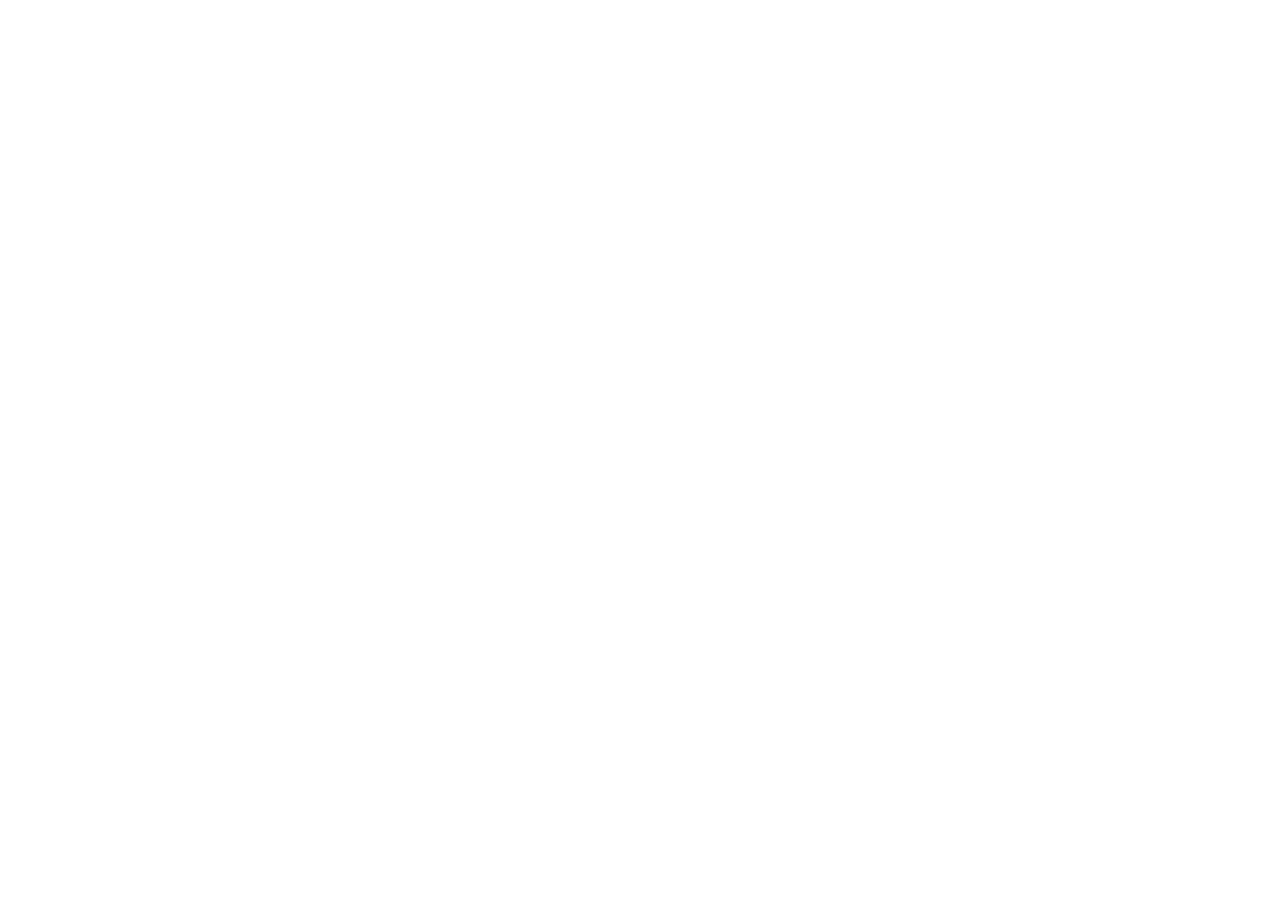
==== commit 8b963288: ":pencil2: Typos" ====
--- a/index.html
+++ b/index.html
@@ -17,14 +17,11 @@
 			name="description"
 			content="discord-moderation will simplify creating moderation system to your discord bot."
 		/>
-	  <script type="module" crossorigin src="/assets/index.a9249dce.js"></script>
-    <link rel="modulepreload" href="/assets/vendor.334b0b9f.js">
-    <link rel="stylesheet" href="/assets/index.f867815a.css">
-  <link rel="manifest" href="/manifest.webmanifest"></head>
+	</head>
 	<body>
 		<noscript>
 			<strong
-				>Sorry, but the DiscordJS-Economy website doesn't work properly without JavaScript enabled. Please enable it to
+				>Sorry, but the discord-moderation website doesn't work properly without JavaScript enabled. Please enable it to
 				continue.</strong
 			>
 		</noscript>
@@ -38,6 +35,6 @@
 			})();
 		</script>
 		<div id="app" class="h-full"></div>
-		
+		<script type="module" src="/src/main.ts"></script>
 	</body>
 </html>
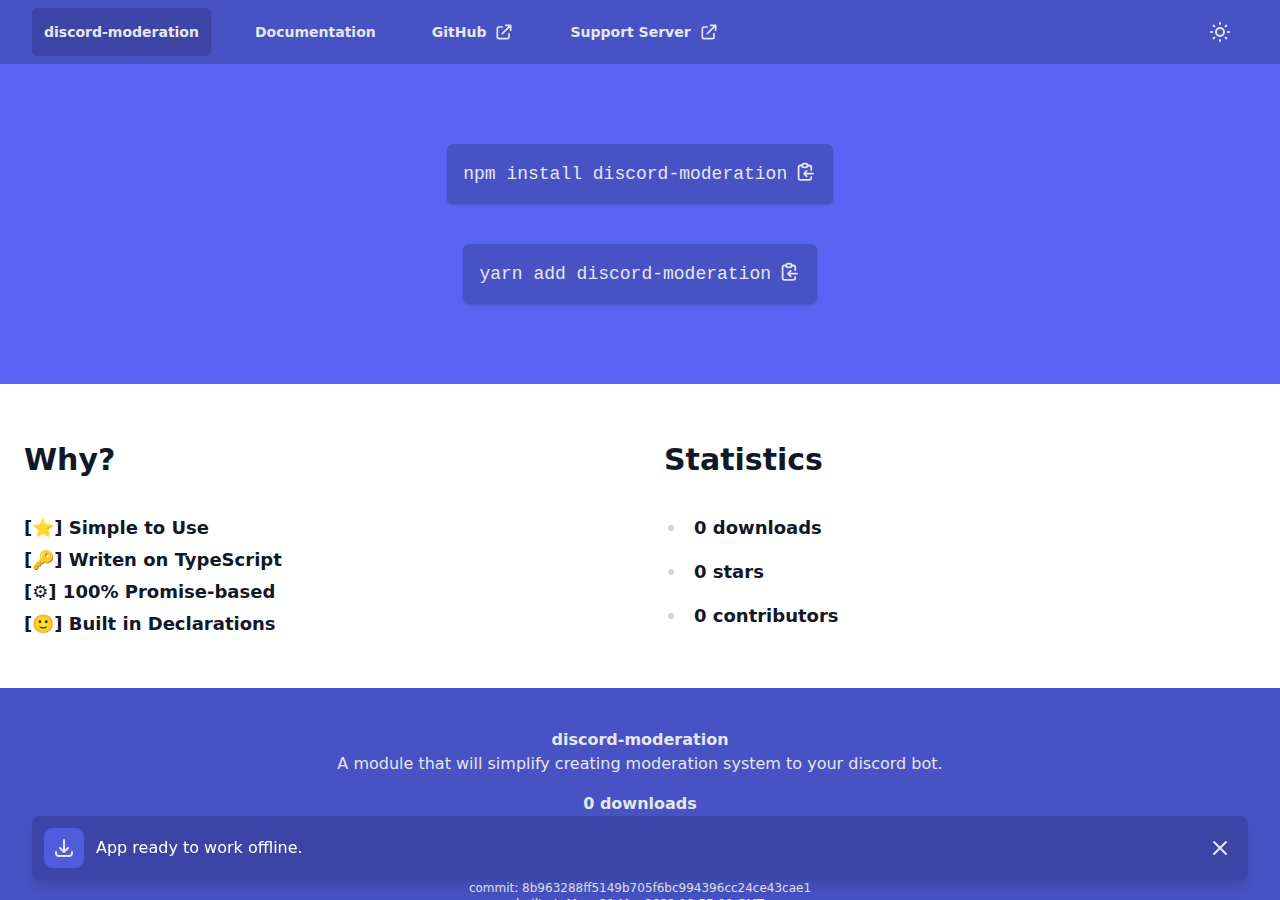
==== commit 3201a8d4: "Deploying to gh-pages from @ discord-moderation/website@8b963288ff5149b705f6bc994396cc24ce43cae1 🚀" ====
--- a/index.html
+++ b/index.html
@@ -17,7 +17,10 @@
 			name="description"
 			content="discord-moderation will simplify creating moderation system to your discord bot."
 		/>
-	</head>
+	  <script type="module" crossorigin src="/assets/index.22fc3ff7.js"></script>
+    <link rel="modulepreload" href="/assets/vendor.334b0b9f.js">
+    <link rel="stylesheet" href="/assets/index.f867815a.css">
+  <link rel="manifest" href="/manifest.webmanifest"></head>
 	<body>
 		<noscript>
 			<strong
@@ -35,6 +38,6 @@
 			})();
 		</script>
 		<div id="app" class="h-full"></div>
-		<script type="module" src="/src/main.ts"></script>
+		
 	</body>
 </html>
--- a/assets/index.f867815a.css
+++ b/assets/index.f867815a.css
@@ -0,0 +1 @@
+#search::-webkit-search-cancel-button{display:none}.grid-layout{grid-template-rows:auto 1fr}.grid-layout-container{grid-template-rows:1fr auto}/*! tailwindcss v2.2.7 | MIT License | https://tailwindcss.com *//*! modern-normalize v1.1.0 | MIT License | https://github.com/sindresorhus/modern-normalize */*,::after,::before{box-sizing:border-box}html{-moz-tab-size:4;-o-tab-size:4;tab-size:4}html{line-height:1.15;-webkit-text-size-adjust:100%}body{margin:0}body{font-family:system-ui,-apple-system,'Segoe UI',Roboto,Helvetica,Arial,sans-serif,'Apple Color Emoji','Segoe UI Emoji'}hr{height:0;color:inherit}abbr[title]{-webkit-text-decoration:underline dotted;text-decoration:underline dotted}b,strong{font-weight:bolder}code,kbd,pre,samp{font-family:ui-monospace,SFMono-Regular,Consolas,'Liberation Mono',Menlo,monospace;font-size:1em}small{font-size:80%}sub,sup{font-size:75%;line-height:0;position:relative;vertical-align:baseline}sub{bottom:-.25em}sup{top:-.5em}table{text-indent:0;border-color:inherit}button,input,optgroup,select,textarea{font-family:inherit;font-size:100%;line-height:1.15;margin:0}button,select{text-transform:none}[type=button],[type=reset],[type=submit],button{-webkit-appearance:button}::-moz-focus-inner{border-style:none;padding:0}:-moz-focusring{outline:1px dotted ButtonText}:-moz-ui-invalid{box-shadow:none}legend{padding:0}progress{vertical-align:baseline}::-webkit-inner-spin-button,::-webkit-outer-spin-button{height:auto}[type=search]{-webkit-appearance:textfield;outline-offset:-2px}::-webkit-search-decoration{-webkit-appearance:none}::-webkit-file-upload-button{-webkit-appearance:button;font:inherit}summary{display:list-item}blockquote,dd,dl,figure,h1,h2,h3,h4,h5,h6,hr,p,pre{margin:0}button{background-color:transparent;background-image:none}fieldset{margin:0;padding:0}ol,ul{list-style:none;margin:0;padding:0}html{font-family:ui-sans-serif,system-ui,-apple-system,BlinkMacSystemFont,"Segoe UI",Roboto,"Helvetica Neue",Arial,"Noto Sans",sans-serif,"Apple Color Emoji","Segoe UI Emoji","Segoe UI Symbol","Noto Color Emoji";line-height:1.5}body{font-family:inherit;line-height:inherit}*,::after,::before{box-sizing:border-box;border-width:0;border-style:solid;border-color:currentColor}hr{border-top-width:1px}img{border-style:solid}textarea{resize:vertical}input::-moz-placeholder,textarea::-moz-placeholder{opacity:1;color:#9ca3af}input:-ms-input-placeholder,textarea:-ms-input-placeholder{opacity:1;color:#9ca3af}input::placeholder,textarea::placeholder{opacity:1;color:#9ca3af}[role=button],button{cursor:pointer}table{border-collapse:collapse}h1,h2,h3,h4,h5,h6{font-size:inherit;font-weight:inherit}a{color:inherit;text-decoration:inherit}button,input,optgroup,select,textarea{padding:0;line-height:inherit;color:inherit}code,kbd,pre,samp{font-family:ui-monospace,SFMono-Regular,Menlo,Monaco,Consolas,"Liberation Mono","Courier New",monospace}audio,canvas,embed,iframe,img,object,svg,video{display:block;vertical-align:middle}img,video{max-width:100%;height:auto}[hidden]{display:none}*,::after,::before{--tw-translate-x:0;--tw-translate-y:0;--tw-rotate:0;--tw-skew-x:0;--tw-skew-y:0;--tw-scale-x:1;--tw-scale-y:1;--tw-transform:translateX(var(--tw-translate-x)) translateY(var(--tw-translate-y)) rotate(var(--tw-rotate)) skewX(var(--tw-skew-x)) skewY(var(--tw-skew-y)) scaleX(var(--tw-scale-x)) scaleY(var(--tw-scale-y));--tw-border-opacity:1;border-color:rgba(229,231,235,var(--tw-border-opacity));--tw-ring-offset-shadow:0 0 #0000;--tw-ring-shadow:0 0 #0000;--tw-shadow:0 0 #0000;--tw-ring-inset:var(--tw-empty, );/*!*//*!*/--tw-ring-offset-width:0px;--tw-ring-offset-color:#fff;--tw-ring-color:rgba(59, 130, 246, 0.5);--tw-ring-offset-shadow:0 0 #0000;--tw-ring-shadow:0 0 #0000;--tw-shadow:0 0 #0000;--tw-blur:var(--tw-empty, );/*!*//*!*/--tw-brightness:var(--tw-empty, );/*!*//*!*/--tw-contrast:var(--tw-empty, );/*!*//*!*/--tw-grayscale:var(--tw-empty, );/*!*//*!*/--tw-hue-rotate:var(--tw-empty, );/*!*//*!*/--tw-invert:var(--tw-empty, );/*!*//*!*/--tw-saturate:var(--tw-empty, );/*!*//*!*/--tw-sepia:var(--tw-empty, );/*!*//*!*/--tw-drop-shadow:var(--tw-empty, );/*!*//*!*/--tw-filter:var(--tw-blur) var(--tw-brightness) var(--tw-contrast) var(--tw-grayscale) var(--tw-hue-rotate) var(--tw-invert) var(--tw-saturate) var(--tw-sepia) var(--tw-drop-shadow)}[multiple],[type=date],[type=datetime-local],[type=email],[type=month],[type=number],[type=password],[type=search],[type=tel],[type=text],[type=time],[type=url],[type=week],select,textarea{-webkit-appearance:none;-moz-appearance:none;appearance:none;background-color:#fff;border-color:#6b7280;border-width:1px;border-radius:0;padding-top:.5rem;padding-right:.75rem;padding-bottom:.5rem;padding-left:.75rem;font-size:1rem;line-height:1.5rem}[multiple]:focus,[type=date]:focus,[type=datetime-local]:focus,[type=email]:focus,[type=month]:focus,[type=number]:focus,[type=password]:focus,[type=search]:focus,[type=tel]:focus,[type=text]:focus,[type=time]:focus,[type=url]:focus,[type=week]:focus,select:focus,textarea:focus{outline:2px solid transparent;outline-offset:2px;--tw-ring-inset:var(--tw-empty, );/*!*//*!*/--tw-ring-offset-width:0px;--tw-ring-offset-color:#fff;--tw-ring-color:#2563eb;--tw-ring-offset-shadow:var(--tw-ring-inset) 0 0 0 var(--tw-ring-offset-width) var(--tw-ring-offset-color);--tw-ring-shadow:var(--tw-ring-inset) 0 0 0 calc(1px + var(--tw-ring-offset-width)) var(--tw-ring-color);box-shadow:var(--tw-ring-offset-shadow),var(--tw-ring-shadow),var(--tw-shadow,0 0 #0000);border-color:#2563eb}input::-moz-placeholder,textarea::-moz-placeholder{color:#6b7280;opacity:1}input:-ms-input-placeholder,textarea:-ms-input-placeholder{color:#6b7280;opacity:1}input::placeholder,textarea::placeholder{color:#6b7280;opacity:1}::-webkit-datetime-edit-fields-wrapper{padding:0}::-webkit-date-and-time-value{min-height:1.5em}select{background-image:url("data:image/svg+xml,%3csvg xmlns='http://www.w3.org/2000/svg' fill='none' viewBox='0 0 20 20'%3e%3cpath stroke='%236b7280' stroke-linecap='round' stroke-linejoin='round' stroke-width='1.5' d='M6 8l4 4 4-4'/%3e%3c/svg%3e");background-position:right .5rem center;background-repeat:no-repeat;background-size:1.5em 1.5em;padding-right:2.5rem;-webkit-print-color-adjust:exact;color-adjust:exact}[multiple]{background-image:initial;background-position:initial;background-repeat:unset;background-size:initial;padding-right:.75rem;-webkit-print-color-adjust:unset;color-adjust:unset}[type=checkbox],[type=radio]{-webkit-appearance:none;-moz-appearance:none;appearance:none;padding:0;-webkit-print-color-adjust:exact;color-adjust:exact;display:inline-block;vertical-align:middle;background-origin:border-box;-webkit-user-select:none;-moz-user-select:none;-ms-user-select:none;user-select:none;flex-shrink:0;height:1rem;width:1rem;color:#2563eb;background-color:#fff;border-color:#6b7280;border-width:1px}[type=checkbox]{border-radius:0}[type=radio]{border-radius:100%}[type=checkbox]:focus,[type=radio]:focus{outline:2px solid transparent;outline-offset:2px;--tw-ring-inset:var(--tw-empty, );/*!*//*!*/--tw-ring-offset-width:2px;--tw-ring-offset-color:#fff;--tw-ring-color:#2563eb;--tw-ring-offset-shadow:var(--tw-ring-inset) 0 0 0 var(--tw-ring-offset-width) var(--tw-ring-offset-color);--tw-ring-shadow:var(--tw-ring-inset) 0 0 0 calc(2px + var(--tw-ring-offset-width)) var(--tw-ring-color);box-shadow:var(--tw-ring-offset-shadow),var(--tw-ring-shadow),var(--tw-shadow,0 0 #0000)}[type=checkbox]:checked,[type=radio]:checked{border-color:transparent;background-color:currentColor;background-size:100% 100%;background-position:center;background-repeat:no-repeat}[type=checkbox]:checked{background-image:url("data:image/svg+xml,%3csvg viewBox='0 0 16 16' fill='white' xmlns='http://www.w3.org/2000/svg'%3e%3cpath d='M12.207 4.793a1 1 0 010 1.414l-5 5a1 1 0 01-1.414 0l-2-2a1 1 0 011.414-1.414L6.5 9.086l4.293-4.293a1 1 0 011.414 0z'/%3e%3c/svg%3e")}[type=radio]:checked{background-image:url("data:image/svg+xml,%3csvg viewBox='0 0 16 16' fill='white' xmlns='http://www.w3.org/2000/svg'%3e%3ccircle cx='8' cy='8' r='3'/%3e%3c/svg%3e")}[type=checkbox]:checked:focus,[type=checkbox]:checked:hover,[type=radio]:checked:focus,[type=radio]:checked:hover{border-color:transparent;background-color:currentColor}[type=checkbox]:indeterminate{background-image:url("data:image/svg+xml,%3csvg xmlns='http://www.w3.org/2000/svg' fill='none' viewBox='0 0 16 16'%3e%3cpath stroke='white' stroke-linecap='round' stroke-linejoin='round' stroke-width='2' d='M4 8h8'/%3e%3c/svg%3e");border-color:transparent;background-color:currentColor;background-size:100% 100%;background-position:center;background-repeat:no-repeat}[type=checkbox]:indeterminate:focus,[type=checkbox]:indeterminate:hover{border-color:transparent;background-color:currentColor}[type=file]{background:unset;border-color:inherit;border-width:0;border-radius:0;padding:0;font-size:unset;line-height:inherit}[type=file]:focus{outline:1px auto -webkit-focus-ring-color}body,html{--tw-bg-opacity:1;background-color:rgba(71,82,196,var(--tw-bg-opacity))}body{overscroll-behavior-y:none;position:fixed;min-height:100vh;min-width:100%}#container{overscroll-behavior-y:none;height:calc(100vh - 64px);overflow:auto}img{margin:0!important;display:inline-block}.container{width:100%}@media (min-width:640px){.container{max-width:640px}}@media (min-width:768px){.container{max-width:768px}}@media (min-width:1024px){.container{max-width:1024px}}@media (min-width:1280px){.container{max-width:1280px}}@media (min-width:1536px){.container{max-width:1536px}}.prose{color:#374151;max-width:65ch}.prose [class~=lead]{color:#4b5563;font-size:1.25em;line-height:1.6;margin-top:1.2em;margin-bottom:1.2em}.prose a{color:#111827;text-decoration:none;font-weight:500}.prose strong{color:#111827;font-weight:600}.prose ol[type="A"]{--list-counter-style:upper-alpha}.prose ol[type="a"]{--list-counter-style:lower-alpha}.prose ol[type="A"s]{--list-counter-style:upper-alpha}.prose ol[type="a"s]{--list-counter-style:lower-alpha}.prose ol[type="I"]{--list-counter-style:upper-roman}.prose ol[type="i"]{--list-counter-style:lower-roman}.prose ol[type="I"s]{--list-counter-style:upper-roman}.prose ol[type="i"s]{--list-counter-style:lower-roman}.prose ol[type="1"]{--list-counter-style:decimal}.prose ol>li{position:relative;padding-left:1.75em}.prose ol>li::before{content:counter(list-item,var(--list-counter-style,decimal)) ".";position:absolute;font-weight:400;color:#6b7280;left:0}.prose ul>li{position:relative;padding-left:1.75em}.prose ul>li::before{content:"";position:absolute;background-color:#d1d5db;border-radius:50%;width:.375em;height:.375em;top:calc(.875em - .1875em);left:.25em}.prose hr{border-color:#e5e7eb;border-top-width:1px;margin-top:3em;margin-bottom:3em}.prose blockquote{font-weight:500;font-style:italic;color:#111827;border-left-width:.25rem;border-left-color:#e5e7eb;quotes:"\201C""\201D""\2018""\2019";margin-top:1.6em;margin-bottom:1.6em;padding-left:1em}.prose blockquote p:first-of-type::before{content:open-quote}.prose blockquote p:last-of-type::after{content:close-quote}.prose h1{color:#111827;font-weight:800;font-size:2.25em;margin-top:0;margin-bottom:.8888889em;line-height:1.1111111}.prose h2{color:#111827;font-weight:700;font-size:1.5em;margin-top:2em;margin-bottom:1em;line-height:1.3333333}.prose h3{color:#111827;font-weight:600;font-size:1.25em;margin-top:1.6em;margin-bottom:.6em;line-height:1.6}.prose h4{color:#111827;font-weight:600;margin-top:1.5em;margin-bottom:.5em;line-height:1.5}.prose figure figcaption{color:#6b7280;font-size:.875em;line-height:1.4285714;margin-top:.8571429em}.prose code{color:#111827;font-weight:400;font-size:.875em;background-color:#f2f3f5;padding:.25rem;border-radius:.375rem}.prose a code{color:#111827}.prose pre{color:#374151;background-color:#f2f3f5;overflow-x:auto;font-size:.875em;line-height:1.7142857;margin-top:1.7142857em;margin-bottom:1.7142857em;border-radius:.375rem;padding-top:.8571429em;padding-right:1.1428571em;padding-bottom:.8571429em;padding-left:1.1428571em}.prose pre code{background-color:transparent;border-width:0;border-radius:0;padding:0;font-weight:400;color:inherit;font-size:inherit;font-family:inherit;line-height:inherit}.prose pre code::before{content:none}.prose pre code::after{content:none}.prose table{width:100%;table-layout:auto;text-align:left;margin-top:2em;margin-bottom:2em;font-size:.875em;line-height:1.7142857}.prose thead{color:#111827;font-weight:600;border-bottom-width:1px;border-bottom-color:#d1d5db}.prose thead th{vertical-align:bottom;padding-right:.5714286em;padding-bottom:.5714286em;padding-left:.5714286em}.prose tbody tr{border-bottom-width:1px;border-bottom-color:#e5e7eb}.prose tbody tr:last-child{border-bottom-width:0}.prose tbody td{vertical-align:top;padding-top:.5714286em;padding-right:.5714286em;padding-bottom:.5714286em;padding-left:.5714286em}.prose{font-size:1rem;line-height:1.75}.prose p{margin-top:1.25em;margin-bottom:1.25em}.prose img{margin-top:2em;margin-bottom:2em}.prose video{margin-top:2em;margin-bottom:2em}.prose figure{margin-top:2em;margin-bottom:2em}.prose figure>*{margin-top:0;margin-bottom:0}.prose h2 code{font-size:.875em}.prose h3 code{font-size:.9em}.prose ol{margin-top:1.25em;margin-bottom:1.25em}.prose ul{margin-top:1.25em;margin-bottom:1.25em}.prose li{margin-top:.5em;margin-bottom:.5em}.prose>ul>li p{margin-top:.75em;margin-bottom:.75em}.prose>ul>li>:first-child{margin-top:1.25em}.prose>ul>li>:last-child{margin-bottom:1.25em}.prose>ol>li>:first-child{margin-top:1.25em}.prose>ol>li>:last-child{margin-bottom:1.25em}.prose ol ol,.prose ol ul,.prose ul ol,.prose ul ul{margin-top:.75em;margin-bottom:.75em}.prose hr+*{margin-top:0}.prose h2+*{margin-top:0}.prose h3+*{margin-top:0}.prose h4+*{margin-top:0}.prose thead th:first-child{padding-left:0}.prose thead th:last-child{padding-right:0}.prose tbody td:first-child{padding-left:0}.prose tbody td:last-child{padding-right:0}.prose>:first-child{margin-top:0}.prose>:last-child{margin-bottom:0}.prose-lg{font-size:1.125rem;line-height:1.7777778}.prose-lg p{margin-top:1.3333333em;margin-bottom:1.3333333em}.prose-lg [class~=lead]{font-size:1.2222222em;line-height:1.4545455;margin-top:1.0909091em;margin-bottom:1.0909091em}.prose-lg blockquote{margin-top:1.6666667em;margin-bottom:1.6666667em;padding-left:1em}.prose-lg h1{font-size:2.6666667em;margin-top:0;margin-bottom:.8333333em;line-height:1}.prose-lg h2{font-size:1.6666667em;margin-top:1.8666667em;margin-bottom:1.0666667em;line-height:1.3333333}.prose-lg h3{font-size:1.3333333em;margin-top:1.6666667em;margin-bottom:.6666667em;line-height:1.5}.prose-lg h4{margin-top:1.7777778em;margin-bottom:.4444444em;line-height:1.5555556}.prose-lg img{margin-top:1.7777778em;margin-bottom:1.7777778em}.prose-lg video{margin-top:1.7777778em;margin-bottom:1.7777778em}.prose-lg figure{margin-top:1.7777778em;margin-bottom:1.7777778em}.prose-lg figure>*{margin-top:0;margin-bottom:0}.prose-lg figure figcaption{font-size:.8888889em;line-height:1.5;margin-top:1em}.prose-lg code{font-size:.8888889em}.prose-lg h2 code{font-size:.8666667em}.prose-lg h3 code{font-size:.875em}.prose-lg pre{font-size:.8888889em;line-height:1.75;margin-top:2em;margin-bottom:2em;border-radius:.375rem;padding-top:1em;padding-right:1.5em;padding-bottom:1em;padding-left:1.5em}.prose-lg ol{margin-top:1.3333333em;margin-bottom:1.3333333em}.prose-lg ul{margin-top:1.3333333em;margin-bottom:1.3333333em}.prose-lg li{margin-top:.6666667em;margin-bottom:.6666667em}.prose-lg ol>li{padding-left:1.6666667em}.prose-lg ol>li::before{left:0}.prose-lg ul>li{padding-left:1.6666667em}.prose-lg ul>li::before{width:.3333333em;height:.3333333em;top:calc(.8888889em - .1666667em);left:.2222222em}.prose-lg>ul>li p{margin-top:.8888889em;margin-bottom:.8888889em}.prose-lg>ul>li>:first-child{margin-top:1.3333333em}.prose-lg>ul>li>:last-child{margin-bottom:1.3333333em}.prose-lg>ol>li>:first-child{margin-top:1.3333333em}.prose-lg>ol>li>:last-child{margin-bottom:1.3333333em}.prose-lg ol ol,.prose-lg ol ul,.prose-lg ul ol,.prose-lg ul ul{margin-top:.8888889em;margin-bottom:.8888889em}.prose-lg hr{margin-top:3.1111111em;margin-bottom:3.1111111em}.prose-lg hr+*{margin-top:0}.prose-lg h2+*{margin-top:0}.prose-lg h3+*{margin-top:0}.prose-lg h4+*{margin-top:0}.prose-lg table{font-size:.8888889em;line-height:1.5}.prose-lg thead th{padding-right:.75em;padding-bottom:.75em;padding-left:.75em}.prose-lg thead th:first-child{padding-left:0}.prose-lg thead th:last-child{padding-right:0}.prose-lg tbody td{padding-top:.75em;padding-right:.75em;padding-bottom:.75em;padding-left:.75em}.prose-lg tbody td:first-child{padding-left:0}.prose-lg tbody td:last-child{padding-right:0}.prose-lg>:first-child{margin-top:0}.prose-lg>:last-child{margin-bottom:0}.prose-discord a{color:#3c45a5}.prose-discord a code{color:#3c45a5}.noprose{margin:0!important}.noprose p{margin:0!important}.noprose>div.info,.noprose>div.warn{margin-top:1rem!important}.noprose li{margin:0!important}.no-list li{padding-left:.25rem!important}.no-list li::before{content:none!important}.dark #container.custom-scroll::-webkit-scrollbar-track{background:#1d1d1d}.sr-only{position:absolute;width:1px;height:1px;padding:0;margin:-1px;overflow:hidden;clip:rect(0,0,0,0);white-space:nowrap;border-width:0}.pointer-events-none{pointer-events:none}.static{position:static}.fixed{position:fixed}.absolute{position:absolute}.relative{position:relative}.sticky{position:sticky}.inset-y-0{top:0;bottom:0}.inset-x-0{left:0;right:0}.bottom-0{bottom:0}.right-0{right:0}.top-0{top:0}.left-0{left:0}.z-20{z-index:20}.z-10{z-index:10}.z-0{z-index:0}.z-40{z-index:40}.order-3{order:3}.order-2{order:2}.float-right{float:right}.\!m-0{margin:0!important}.mx-2{margin-left:.5rem;margin-right:.5rem}.my-0{margin-top:0;margin-bottom:0}.mx-auto{margin-left:auto;margin-right:auto}.\!my-0{margin-top:0!important;margin-bottom:0!important}.my-5{margin-top:1.25rem;margin-bottom:1.25rem}.my-60{margin-top:15rem;margin-bottom:15rem}.mb-8{margin-bottom:2rem}.mt-8{margin-top:2rem}.mr-2{margin-right:.5rem}.\!mt-1\.5{margin-top:.375rem!important}.\!mb-2\.5{margin-bottom:.625rem!important}.\!mt-1{margin-top:.25rem!important}.\!mb-2{margin-bottom:.5rem!important}.mt-9{margin-top:2.25rem}.mt-3{margin-top:.75rem}.mb-10{margin-bottom:2.5rem}.\!mt-0{margin-top:0!important}.mb-14{margin-bottom:3.5rem}.mt-4{margin-top:1rem}.mr-4{margin-right:1rem}.-ml-1{margin-left:-.25rem}.mb-4{margin-bottom:1rem}.mb-1{margin-bottom:.25rem}.mt-1{margin-top:.25rem}.ml-3{margin-left:.75rem}.mt-2{margin-top:.5rem}.-mr-1{margin-right:-.25rem}.\!mb-3{margin-bottom:.75rem!important}.\!mt-3{margin-top:.75rem!important}.\!mt-4{margin-top:1rem!important}.block{display:block}.inline-block{display:inline-block}.flex{display:flex}.inline-flex{display:inline-flex}.table{display:table}.grid{display:grid}.hidden{display:none}.h-full{height:100%}.h-6{height:1.5rem}.h-px{height:1px}.h-5{height:1.25rem}.h-16{height:4rem}.h-4{height:1rem}.h-10{height:2.5rem}.max-h-60{max-height:15rem}.min-h-full{min-height:100%}.\!min-h-0{min-height:0!important}.w-6{width:1.5rem}.w-full{width:100%}.w-5{width:1.25rem}.w-96{width:24rem}.w-48{width:12rem}.w-40{width:10rem}.w-0{width:0}.w-72{width:18rem}.w-11{width:2.75rem}.w-4{width:1rem}.w-10{width:2.5rem}.min-w-max{min-width:-webkit-max-content;min-width:-moz-max-content;min-width:max-content}.\!min-w-0{min-width:0!important}.max-w-3xl{max-width:48rem}.max-w-7xl{max-width:80rem}.max-w-screen-2xl{max-width:1536px}.max-w-4xl{max-width:56rem}.flex-1{flex:1 1 0%}.flex-auto{flex:1 1 auto}.flex-shrink-0{flex-shrink:0}.translate-x-12{--tw-translate-x:3rem;transform:var(--tw-transform)}.translate-x-0{--tw-translate-x:0px;transform:var(--tw-transform)}.translate-x-72{--tw-translate-x:18rem;transform:var(--tw-transform)}.-translate-x-full{--tw-translate-x:-100%;transform:var(--tw-transform)}.translate-x-6{--tw-translate-x:1.5rem;transform:var(--tw-transform)}.translate-x-1{--tw-translate-x:0.25rem;transform:var(--tw-transform)}.transform{transform:var(--tw-transform)}.transform-gpu{--tw-transform:translate3d(var(--tw-translate-x), var(--tw-translate-y), 0) rotate(var(--tw-rotate)) skewX(var(--tw-skew-x)) skewY(var(--tw-skew-y)) scaleX(var(--tw-scale-x)) scaleY(var(--tw-scale-y))}.cursor-pointer{cursor:pointer}.cursor-default{cursor:default}.flex-col{flex-direction:column}.flex-wrap{flex-wrap:wrap}.items-center{align-items:center}.justify-center{justify-content:center}.justify-between{justify-content:space-between}.gap-1{gap:.25rem}.gap-10{gap:2.5rem}.space-x-2>:not([hidden])~:not([hidden]){--tw-space-x-reverse:0;margin-right:calc(.5rem * var(--tw-space-x-reverse));margin-left:calc(.5rem * calc(1 - var(--tw-space-x-reverse)))}.space-x-1>:not([hidden])~:not([hidden]){--tw-space-x-reverse:0;margin-right:calc(.25rem * var(--tw-space-x-reverse));margin-left:calc(.25rem * calc(1 - var(--tw-space-x-reverse)))}.space-y-1>:not([hidden])~:not([hidden]){--tw-space-y-reverse:0;margin-top:calc(.25rem * calc(1 - var(--tw-space-y-reverse)));margin-bottom:calc(.25rem * var(--tw-space-y-reverse))}.space-y-3>:not([hidden])~:not([hidden]){--tw-space-y-reverse:0;margin-top:calc(.75rem * calc(1 - var(--tw-space-y-reverse)));margin-bottom:calc(.75rem * var(--tw-space-y-reverse))}.overflow-auto{overflow:auto}.overflow-x-auto{overflow-x:auto}.overflow-y-auto{overflow-y:auto}.overflow-x-hidden{overflow-x:hidden}.truncate{overflow:hidden;text-overflow:ellipsis;white-space:nowrap}.whitespace-pre-wrap{white-space:pre-wrap}.rounded-md{border-radius:.375rem}.rounded-full{border-radius:9999px}.rounded-sm{border-radius:.125rem}.rounded-lg{border-radius:.5rem}.rounded{border-radius:.25rem}.rounded-l-none{border-top-left-radius:0;border-bottom-left-radius:0}.rounded-tr-none{border-top-right-radius:0}.border{border-width:1px}.border-l-4{border-left-width:4px}.border-transparent{border-color:transparent}.border-discord-blurple-530{--tw-border-opacity:1;border-color:rgba(80,92,220,var(--tw-border-opacity))}.bg-white{--tw-bg-opacity:1;background-color:rgba(255,255,255,var(--tw-bg-opacity))}.bg-discord-blurple-500{--tw-bg-opacity:1;background-color:rgba(88,101,242,var(--tw-bg-opacity))}.bg-discord-red-500{--tw-bg-opacity:1;background-color:rgba(237,66,69,var(--tw-bg-opacity))}.bg-discord-blurple-560{--tw-bg-opacity:1;background-color:rgba(71,82,196,var(--tw-bg-opacity))}.bg-discord-blurple-600{--tw-bg-opacity:1;background-color:rgba(60,69,165,var(--tw-bg-opacity))}.bg-discord-blurple-630{--tw-bg-opacity:1;background-color:rgba(52,59,143,var(--tw-bg-opacity))}.bg-discord-blurple-530{--tw-bg-opacity:1;background-color:rgba(80,92,220,var(--tw-bg-opacity))}.bg-gray-100{--tw-bg-opacity:1;background-color:rgba(243,244,246,var(--tw-bg-opacity))}.bg-gray-500{--tw-bg-opacity:1;background-color:rgba(107,114,128,var(--tw-bg-opacity))}.bg-yellow-500{--tw-bg-opacity:1;background-color:rgba(245,158,11,var(--tw-bg-opacity))}.bg-green-400{--tw-bg-opacity:1;background-color:rgba(52,211,153,var(--tw-bg-opacity))}.bg-yellow-900{--tw-bg-opacity:1;background-color:rgba(120,53,15,var(--tw-bg-opacity))}.bg-purple-800{--tw-bg-opacity:1;background-color:rgba(91,33,182,var(--tw-bg-opacity))}.bg-gradient-to-r{background-image:linear-gradient(to right,var(--tw-gradient-stops))}.from-gray-500{--tw-gradient-from:#6b7280;--tw-gradient-stops:var(--tw-gradient-from),var(--tw-gradient-to, rgba(107, 114, 128, 0))}.fill-current{fill:currentColor}.p-2{padding:.5rem}.p-1{padding:.25rem}.p-4{padding:1rem}.\!p-4{padding:1rem!important}.p-3{padding:.75rem}.px-6{padding-left:1.5rem;padding-right:1.5rem}.px-2\.5{padding-left:.625rem;padding-right:.625rem}.py-0\.5{padding-top:.125rem;padding-bottom:.125rem}.px-2{padding-left:.5rem;padding-right:.5rem}.py-0{padding-top:0;padding-bottom:0}.py-2{padding-top:.5rem;padding-bottom:.5rem}.px-16{padding-left:4rem;padding-right:4rem}.px-3{padding-left:.75rem;padding-right:.75rem}.py-3{padding-top:.75rem;padding-bottom:.75rem}.px-4{padding-left:1rem;padding-right:1rem}.\!py-5{padding-top:1.25rem!important;padding-bottom:1.25rem!important}.\!py-0{padding-top:0!important;padding-bottom:0!important}.py-1{padding-top:.25rem;padding-bottom:.25rem}.py-16{padding-top:4rem;padding-bottom:4rem}.py-20{padding-top:5rem;padding-bottom:5rem}.px-8{padding-left:2rem;padding-right:2rem}.pb-4{padding-bottom:1rem}.pt-6{padding-top:1.5rem}.pl-2\.5{padding-left:.625rem}.pl-2{padding-left:.5rem}.pr-32{padding-right:8rem}.pt-10{padding-top:2.5rem}.pl-3{padding-left:.75rem}.pl-10{padding-left:2.5rem}.pr-3{padding-right:.75rem}.pt-2{padding-top:.5rem}.pb-3{padding-bottom:.75rem}.\!pl-2\.5{padding-left:.625rem!important}.\!pl-2{padding-left:.5rem!important}.\!pr-2\.5{padding-right:.625rem!important}.\!pr-2{padding-right:.5rem!important}.pb-2{padding-bottom:.5rem}.pb-1{padding-bottom:.25rem}.pb-8{padding-bottom:2rem}.text-left{text-align:left}.text-center{text-align:center}.\!text-center{text-align:center!important}.text-sm{font-size:.875rem;line-height:1.25rem}.text-xs{font-size:.75rem;line-height:1rem}.text-base{font-size:1rem;line-height:1.5rem}.\!text-base{font-size:1rem!important;line-height:1.5rem!important}.text-xl{font-size:1.25rem;line-height:1.75rem}.font-semibold{font-weight:600}.font-bold{font-weight:700}.font-medium{font-weight:500}.uppercase{text-transform:uppercase}.\!uppercase{text-transform:uppercase!important}.leading-3{line-height:.75rem}.text-gray-200{--tw-text-opacity:1;color:rgba(229,231,235,var(--tw-text-opacity))}.text-discord-blurple-560{--tw-text-opacity:1;color:rgba(71,82,196,var(--tw-text-opacity))}.text-gray-800{--tw-text-opacity:1;color:rgba(31,41,55,var(--tw-text-opacity))}.text-gray-700{--tw-text-opacity:1;color:rgba(55,65,81,var(--tw-text-opacity))}.text-discord-green-600{--tw-text-opacity:1;color:rgba(59,165,92,var(--tw-text-opacity))}.text-discord-green-500{--tw-text-opacity:1;color:rgba(87,242,135,var(--tw-text-opacity))}.text-white{--tw-text-opacity:1;color:rgba(255,255,255,var(--tw-text-opacity))}.\!text-gray-200{--tw-text-opacity:1!important;color:rgba(229,231,235,var(--tw-text-opacity))!important}.text-gray-600{--tw-text-opacity:1;color:rgba(75,85,99,var(--tw-text-opacity))}.text-gray-900{--tw-text-opacity:1;color:rgba(17,24,39,var(--tw-text-opacity))}.text-discord-blurple-530{--tw-text-opacity:1;color:rgba(80,92,220,var(--tw-text-opacity))}.text-discord-blurple-500{--tw-text-opacity:1;color:rgba(88,101,242,var(--tw-text-opacity))}.text-yellow-500{--tw-text-opacity:1;color:rgba(245,158,11,var(--tw-text-opacity))}.text-green-400{--tw-text-opacity:1;color:rgba(52,211,153,var(--tw-text-opacity))}.text-purple-800{--tw-text-opacity:1;color:rgba(91,33,182,var(--tw-text-opacity))}.text-yellow-900{--tw-text-opacity:1;color:rgba(120,53,15,var(--tw-text-opacity))}.placeholder-gray-200::-moz-placeholder{--tw-placeholder-opacity:1;color:rgba(229,231,235,var(--tw-placeholder-opacity))}.placeholder-gray-200:-ms-input-placeholder{--tw-placeholder-opacity:1;color:rgba(229,231,235,var(--tw-placeholder-opacity))}.placeholder-gray-200::placeholder{--tw-placeholder-opacity:1;color:rgba(229,231,235,var(--tw-placeholder-opacity))}.opacity-90{opacity:.9}.opacity-0{opacity:0}.opacity-100{opacity:1}.shadow{--tw-shadow:0 1px 3px 0 rgba(0, 0, 0, 0.1),0 1px 2px 0 rgba(0, 0, 0, 0.06);box-shadow:var(--tw-ring-offset-shadow,0 0 #0000),var(--tw-ring-shadow,0 0 #0000),var(--tw-shadow)}.shadow-lg{--tw-shadow:0 10px 15px -3px rgba(0, 0, 0, 0.1),0 4px 6px -2px rgba(0, 0, 0, 0.05);box-shadow:var(--tw-ring-offset-shadow,0 0 #0000),var(--tw-ring-shadow,0 0 #0000),var(--tw-shadow)}.ring-1{--tw-ring-offset-shadow:var(--tw-ring-inset) 0 0 0 var(--tw-ring-offset-width) var(--tw-ring-offset-color);--tw-ring-shadow:var(--tw-ring-inset) 0 0 0 calc(1px + var(--tw-ring-offset-width)) var(--tw-ring-color);box-shadow:var(--tw-ring-offset-shadow),var(--tw-ring-shadow),var(--tw-shadow,0 0 #0000)}.ring-gray-200{--tw-ring-opacity:1;--tw-ring-color:rgba(229, 231, 235, var(--tw-ring-opacity))}.filter{filter:var(--tw-filter)}.transition{transition-property:background-color,border-color,color,fill,stroke,opacity,box-shadow,transform,filter,-webkit-backdrop-filter;transition-property:background-color,border-color,color,fill,stroke,opacity,box-shadow,transform,filter,backdrop-filter;transition-property:background-color,border-color,color,fill,stroke,opacity,box-shadow,transform,filter,backdrop-filter,-webkit-backdrop-filter;transition-timing-function:cubic-bezier(0.4,0,0.2,1);transition-duration:150ms}.transition-transform{transition-property:transform;transition-timing-function:cubic-bezier(0.4,0,0.2,1);transition-duration:150ms}.duration-300{transition-duration:.3s}.ease-out{transition-timing-function:cubic-bezier(0,0,0.2,1)}.break-words-legacy{word-break:break-word}.scroll-to{scroll-margin-top:4rem}.info{margin-top:1rem;border-left-width:4px;--tw-border-opacity:1;border-color:rgba(88,101,242,var(--tw-border-opacity));padding:.5rem}.dark .info{--tw-text-opacity:1;color:rgba(229,231,235,var(--tw-text-opacity))}.info{background:#7984f550}.warn{margin-top:1rem;border-left-width:4px;--tw-border-opacity:1;border-color:rgba(237,66,69,var(--tw-border-opacity));padding:.5rem}.dark .warn{--tw-text-opacity:1;color:rgba(229,231,235,var(--tw-text-opacity))}.warn{background:#f1686a50}.even\:bg-discord-blurple-560:nth-child(even){--tw-bg-opacity:1;background-color:rgba(71,82,196,var(--tw-bg-opacity))}.even\:bg-discord-blurple-630:nth-child(even){--tw-bg-opacity:1;background-color:rgba(52,59,143,var(--tw-bg-opacity))}.hover\:border-l-4:hover{border-left-width:4px}.hover\:border-discord-blurple-500:hover{--tw-border-opacity:1;border-color:rgba(88,101,242,var(--tw-border-opacity))}.hover\:bg-discord-blurple-530:hover{--tw-bg-opacity:1;background-color:rgba(80,92,220,var(--tw-bg-opacity))}.hover\:bg-discord-blurple-630:hover{--tw-bg-opacity:1;background-color:rgba(52,59,143,var(--tw-bg-opacity))}.hover\:bg-discord-blurple-460:hover{--tw-bg-opacity:1;background-color:rgba(101,113,243,var(--tw-bg-opacity))}.hover\:text-white:hover{--tw-text-opacity:1;color:rgba(255,255,255,var(--tw-text-opacity))}.hover\:text-gray-800:hover{--tw-text-opacity:1;color:rgba(31,41,55,var(--tw-text-opacity))}.hover\:text-discord-blurple-500:hover{--tw-text-opacity:1;color:rgba(88,101,242,var(--tw-text-opacity))}.focus\:bg-discord-blurple-630:focus{--tw-bg-opacity:1;background-color:rgba(52,59,143,var(--tw-bg-opacity))}.focus\:text-gray-200:focus{--tw-text-opacity:1;color:rgba(229,231,235,var(--tw-text-opacity))}.focus\:placeholder-gray-200:focus::-moz-placeholder{--tw-placeholder-opacity:1;color:rgba(229,231,235,var(--tw-placeholder-opacity))}.focus\:placeholder-gray-200:focus:-ms-input-placeholder{--tw-placeholder-opacity:1;color:rgba(229,231,235,var(--tw-placeholder-opacity))}.focus\:placeholder-gray-200:focus::placeholder{--tw-placeholder-opacity:1;color:rgba(229,231,235,var(--tw-placeholder-opacity))}.focus\:outline-none:focus{outline:2px solid transparent;outline-offset:2px}.focus\:ring-2:focus{--tw-ring-offset-shadow:var(--tw-ring-inset) 0 0 0 var(--tw-ring-offset-width) var(--tw-ring-offset-color);--tw-ring-shadow:var(--tw-ring-inset) 0 0 0 calc(2px + var(--tw-ring-offset-width)) var(--tw-ring-color);box-shadow:var(--tw-ring-offset-shadow),var(--tw-ring-shadow),var(--tw-shadow,0 0 #0000)}.focus\:ring-1:focus{--tw-ring-offset-shadow:var(--tw-ring-inset) 0 0 0 var(--tw-ring-offset-width) var(--tw-ring-offset-color);--tw-ring-shadow:var(--tw-ring-inset) 0 0 0 calc(1px + var(--tw-ring-offset-width)) var(--tw-ring-color);box-shadow:var(--tw-ring-offset-shadow),var(--tw-ring-shadow),var(--tw-shadow,0 0 #0000)}.focus\:ring-inset:focus{--tw-ring-inset:inset}.focus\:ring-white:focus{--tw-ring-opacity:1;--tw-ring-color:rgba(255, 255, 255, var(--tw-ring-opacity))}.focus-visible\:rounded-md.focus-visible{border-radius:.375rem}.focus-visible\:rounded-md:focus-visible{border-radius:.375rem}.focus-visible\:bg-discord-blurple-630.focus-visible{--tw-bg-opacity:1;background-color:rgba(52,59,143,var(--tw-bg-opacity))}.focus-visible\:bg-discord-blurple-630:focus-visible{--tw-bg-opacity:1;background-color:rgba(52,59,143,var(--tw-bg-opacity))}.focus-visible\:ring-1.focus-visible{--tw-ring-offset-shadow:var(--tw-ring-inset) 0 0 0 var(--tw-ring-offset-width) var(--tw-ring-offset-color);--tw-ring-shadow:var(--tw-ring-inset) 0 0 0 calc(1px + var(--tw-ring-offset-width)) var(--tw-ring-color);box-shadow:var(--tw-ring-offset-shadow),var(--tw-ring-shadow),var(--tw-shadow,0 0 #0000)}.focus-visible\:ring-1:focus-visible{--tw-ring-offset-shadow:var(--tw-ring-inset) 0 0 0 var(--tw-ring-offset-width) var(--tw-ring-offset-color);--tw-ring-shadow:var(--tw-ring-inset) 0 0 0 calc(1px + var(--tw-ring-offset-width)) var(--tw-ring-color);box-shadow:var(--tw-ring-offset-shadow),var(--tw-ring-shadow),var(--tw-shadow,0 0 #0000)}.focus-visible\:ring-gray-200.focus-visible{--tw-ring-opacity:1;--tw-ring-color:rgba(229, 231, 235, var(--tw-ring-opacity))}.focus-visible\:ring-gray-200:focus-visible{--tw-ring-opacity:1;--tw-ring-color:rgba(229, 231, 235, var(--tw-ring-opacity))}.focus-visible\:ring-white.focus-visible{--tw-ring-opacity:1;--tw-ring-color:rgba(255, 255, 255, var(--tw-ring-opacity))}.focus-visible\:ring-white:focus-visible{--tw-ring-opacity:1;--tw-ring-color:rgba(255, 255, 255, var(--tw-ring-opacity))}.dark .dark\:prose-light{color:#9ca3af}.dark .dark\:prose-light [class~=lead]{color:#d1d5db}.dark .dark\:prose-light a{color:#a8aff8}.dark .dark\:prose-light strong{color:#fff}.dark .dark\:prose-light ol>li::before{color:#9ca3af}.dark .dark\:prose-light ul>li::before{background-color:#4b5563}.dark .dark\:prose-light hr{border-color:#e5e7eb}.dark .dark\:prose-light blockquote{color:#e5e7eb;border-left-color:#4b5563}.dark .dark\:prose-light h1{color:#fff}.dark .dark\:prose-light h2{color:#fff}.dark .dark\:prose-light h3{color:#fff}.dark .dark\:prose-light h4{color:#fff}.dark .dark\:prose-light figure figcaption{color:#9ca3af}.dark .dark\:prose-light a code{color:#fff}.dark .dark\:prose-light code{color:#f3f4f6;background-color:#2f3136}.dark .dark\:prose-light pre{color:#e5e7eb;background-color:#2f3136}.dark .dark\:prose-light thead{color:#fff;border-bottom-color:#9ca3af}.dark .dark\:prose-light tbody tr{border-bottom-color:#4b5563}.dark .dark\:border-gray-600{--tw-border-opacity:1;border-color:rgba(75,85,99,var(--tw-border-opacity))}.dark .dark\:border-\[\#101010\]{--tw-border-opacity:1;border-color:rgba(16,16,16,var(--tw-border-opacity))}.dark .dark\:bg-\[\#1d1d1d\]{--tw-bg-opacity:1;background-color:rgba(29,29,29,var(--tw-bg-opacity))}.dark .dark\:bg-discord-blurple-660{--tw-bg-opacity:1;background-color:rgba(45,52,125,var(--tw-bg-opacity))}.dark .dark\:bg-discord-blurple-700{--tw-bg-opacity:1;background-color:rgba(35,40,97,var(--tw-bg-opacity))}.dark .dark\:bg-discord-blurple-630{--tw-bg-opacity:1;background-color:rgba(52,59,143,var(--tw-bg-opacity))}.dark .dark\:text-discord-blurple-300{--tw-text-opacity:1;color:rgba(188,193,250,var(--tw-text-opacity))}.dark .dark\:text-gray-100{--tw-text-opacity:1;color:rgba(243,244,246,var(--tw-text-opacity))}.dark .dark\:text-gray-200{--tw-text-opacity:1;color:rgba(229,231,235,var(--tw-text-opacity))}.dark .dark\:text-discord-green-500{--tw-text-opacity:1;color:rgba(87,242,135,var(--tw-text-opacity))}.dark .dark\:text-white{--tw-text-opacity:1;color:rgba(255,255,255,var(--tw-text-opacity))}.dark .dark\:text-gray-300{--tw-text-opacity:1;color:rgba(209,213,219,var(--tw-text-opacity))}.dark .dark\:text-discord-blurple-330{--tw-text-opacity:1;color:rgba(168,175,248,var(--tw-text-opacity))}.dark .dark\:opacity-75{opacity:.75}.dark .dark\:even\:bg-discord-blurple-630:nth-child(even){--tw-bg-opacity:1;background-color:rgba(52,59,143,var(--tw-bg-opacity))}.dark .dark\:even\:bg-discord-blurple-660:nth-child(even){--tw-bg-opacity:1;background-color:rgba(45,52,125,var(--tw-bg-opacity))}.dark .dark\:hover\:bg-discord-blurple-560:hover{--tw-bg-opacity:1;background-color:rgba(71,82,196,var(--tw-bg-opacity))}.dark .dark\:hover\:bg-discord-blurple-660:hover{--tw-bg-opacity:1;background-color:rgba(45,52,125,var(--tw-bg-opacity))}.dark .dark\:hover\:bg-discord-blurple-600:hover{--tw-bg-opacity:1;background-color:rgba(60,69,165,var(--tw-bg-opacity))}.dark .dark\:hover\:text-gray-100:hover{--tw-text-opacity:1;color:rgba(243,244,246,var(--tw-text-opacity))}.dark .dark\:hover\:text-discord-blurple-300:hover{--tw-text-opacity:1;color:rgba(188,193,250,var(--tw-text-opacity))}.dark .dark\:focus-visible\:bg-discord-blurple-660.focus-visible{--tw-bg-opacity:1;background-color:rgba(45,52,125,var(--tw-bg-opacity))}.dark .dark\:focus-visible\:bg-discord-blurple-660:focus-visible{--tw-bg-opacity:1;background-color:rgba(45,52,125,var(--tw-bg-opacity))}@media (min-width:640px){.sm\:order-2{order:2}.sm\:order-3{order:3}.sm\:mx-auto{margin-left:auto;margin-right:auto}.sm\:mt-0{margin-top:0}.sm\:ml-2{margin-left:.5rem}.sm\:inline{display:inline}.sm\:hidden{display:none}.sm\:w-auto{width:auto}.sm\:max-w-lg{max-width:32rem}.sm\:grid-cols-2{grid-template-columns:repeat(2,minmax(0,1fr))}.sm\:p-3{padding:.75rem}.sm\:px-4{padding-left:1rem;padding-right:1rem}.sm\:px-6{padding-left:1.5rem;padding-right:1.5rem}.sm\:px-8{padding-left:2rem;padding-right:2rem}.sm\:px-16{padding-left:4rem;padding-right:4rem}.sm\:pb-5{padding-bottom:1.25rem}}@media (min-width:768px){.md\:block{display:block}.md\:flex{display:flex}.md\:hidden{display:none}.md\:w-full{width:100%}.md\:w-80{width:20rem}.md\:max-w-md{max-width:28rem}.md\:translate-x-80{--tw-translate-x:20rem;transform:var(--tw-transform)}.md\:grid-cols-3{grid-template-columns:repeat(3,minmax(0,1fr))}.md\:flex-row{flex-direction:row}.md\:justify-end{justify-content:flex-end}.md\:justify-between{justify-content:space-between}.md\:space-x-4>:not([hidden])~:not([hidden]){--tw-space-x-reverse:0;margin-right:calc(1rem * var(--tw-space-x-reverse));margin-left:calc(1rem * calc(1 - var(--tw-space-x-reverse)))}.md\:py-2{padding-top:.5rem;padding-bottom:.5rem}.md\:px-12{padding-left:3rem;padding-right:3rem}.md\:text-lg{font-size:1.125rem;line-height:1.75rem}}@media (min-width:1024px){.lg\:prose-lg{font-size:1.125rem;line-height:1.7777778}.lg\:prose-lg p{margin-top:1.3333333em;margin-bottom:1.3333333em}.lg\:prose-lg [class~=lead]{font-size:1.2222222em;line-height:1.4545455;margin-top:1.0909091em;margin-bottom:1.0909091em}.lg\:prose-lg blockquote{margin-top:1.6666667em;margin-bottom:1.6666667em;padding-left:1em}.lg\:prose-lg h1{font-size:2.6666667em;margin-top:0;margin-bottom:.8333333em;line-height:1}.lg\:prose-lg h2{font-size:1.6666667em;margin-top:1.8666667em;margin-bottom:1.0666667em;line-height:1.3333333}.lg\:prose-lg h3{font-size:1.3333333em;margin-top:1.6666667em;margin-bottom:.6666667em;line-height:1.5}.lg\:prose-lg h4{margin-top:1.7777778em;margin-bottom:.4444444em;line-height:1.5555556}.lg\:prose-lg img{margin-top:1.7777778em;margin-bottom:1.7777778em}.lg\:prose-lg video{margin-top:1.7777778em;margin-bottom:1.7777778em}.lg\:prose-lg figure{margin-top:1.7777778em;margin-bottom:1.7777778em}.lg\:prose-lg figure>*{margin-top:0;margin-bottom:0}.lg\:prose-lg figure figcaption{font-size:.8888889em;line-height:1.5;margin-top:1em}.lg\:prose-lg code{font-size:.8888889em}.lg\:prose-lg h2 code{font-size:.8666667em}.lg\:prose-lg h3 code{font-size:.875em}.lg\:prose-lg pre{font-size:.8888889em;line-height:1.75;margin-top:2em;margin-bottom:2em;border-radius:.375rem;padding-top:1em;padding-right:1.5em;padding-bottom:1em;padding-left:1.5em}.lg\:prose-lg ol{margin-top:1.3333333em;margin-bottom:1.3333333em}.lg\:prose-lg ul{margin-top:1.3333333em;margin-bottom:1.3333333em}.lg\:prose-lg li{margin-top:.6666667em;margin-bottom:.6666667em}.lg\:prose-lg ol>li{padding-left:1.6666667em}.lg\:prose-lg ol>li::before{left:0}.lg\:prose-lg ul>li{padding-left:1.6666667em}.lg\:prose-lg ul>li::before{width:.3333333em;height:.3333333em;top:calc(.8888889em - .1666667em);left:.2222222em}.lg\:prose-lg>ul>li p{margin-top:.8888889em;margin-bottom:.8888889em}.lg\:prose-lg>ul>li>:first-child{margin-top:1.3333333em}.lg\:prose-lg>ul>li>:last-child{margin-bottom:1.3333333em}.lg\:prose-lg>ol>li>:first-child{margin-top:1.3333333em}.lg\:prose-lg>ol>li>:last-child{margin-bottom:1.3333333em}.lg\:prose-lg ol ol,.lg\:prose-lg ol ul,.lg\:prose-lg ul ol,.lg\:prose-lg ul ul{margin-top:.8888889em;margin-bottom:.8888889em}.lg\:prose-lg ol ol,.lg\:prose-lg ol ul,.lg\:prose-lg ul ol,.lg\:prose-lg ul ul{margin-top:.8888889em;margin-bottom:.8888889em}.lg\:prose-lg ol ol,.lg\:prose-lg ol ul,.lg\:prose-lg ul ol,.lg\:prose-lg ul ul{margin-top:.8888889em;margin-bottom:.8888889em}.lg\:prose-lg ol ol,.lg\:prose-lg ol ul,.lg\:prose-lg ul ol,.lg\:prose-lg ul ul{margin-top:.8888889em;margin-bottom:.8888889em}.lg\:prose-lg hr{margin-top:3.1111111em;margin-bottom:3.1111111em}.lg\:prose-lg hr+*{margin-top:0}.lg\:prose-lg h2+*{margin-top:0}.lg\:prose-lg h3+*{margin-top:0}.lg\:prose-lg h4+*{margin-top:0}.lg\:prose-lg table{font-size:.8888889em;line-height:1.5}.lg\:prose-lg thead th{padding-right:.75em;padding-bottom:.75em;padding-left:.75em}.lg\:prose-lg thead th:first-child{padding-left:0}.lg\:prose-lg thead th:last-child{padding-right:0}.lg\:prose-lg tbody td{padding-top:.75em;padding-right:.75em;padding-bottom:.75em;padding-left:.75em}.lg\:prose-lg tbody td:first-child{padding-left:0}.lg\:prose-lg tbody td:last-child{padding-right:0}.lg\:prose-lg>:first-child{margin-top:0}.lg\:prose-lg>:last-child{margin-bottom:0}.lg\:custom-scroll{scrollbar-width:thin;scrollbar-color:#6571f3 #1d1d1d}.lg\:custom-scroll::-webkit-scrollbar{height:8px;width:8px}.lg\:custom-scroll::-webkit-scrollbar-thumb{background:#6571f3}.lg\:custom-scroll::-webkit-scrollbar-thumb:hover{background:#707bf4}.lg\:custom-scroll::-webkit-scrollbar-track{background:rgba(0,0,0,.07)}#container.lg\:custom-scroll::-webkit-scrollbar-track{background:#fff}.dark #container.lg\:custom-scroll::-webkit-scrollbar-track{background:#1d1d1d}.lg\:relative{position:relative}.lg\:block{display:block}.lg\:flex{display:flex}.lg\:hidden{display:none}.lg\:max-w-lg{max-width:32rem}.lg\:max-w-xs{max-width:20rem}.lg\:max-w-full{max-width:100%}.lg\:translate-x-0{--tw-translate-x:0px;transform:var(--tw-transform)}.lg\:gap-2{gap:.5rem}.lg\:space-x-8>:not([hidden])~:not([hidden]){--tw-space-x-reverse:0;margin-right:calc(2rem * var(--tw-space-x-reverse));margin-left:calc(2rem * calc(1 - var(--tw-space-x-reverse)))}.lg\:px-8{padding-left:2rem;padding-right:2rem}.lg\:py-8{padding-top:2rem;padding-bottom:2rem}.lg\:pr-96{padding-right:24rem}.lg\:focus\:ring-1:focus{--tw-ring-offset-shadow:var(--tw-ring-inset) 0 0 0 var(--tw-ring-offset-width) var(--tw-ring-offset-color);--tw-ring-shadow:var(--tw-ring-inset) 0 0 0 calc(1px + var(--tw-ring-offset-width)) var(--tw-ring-color);box-shadow:var(--tw-ring-offset-shadow),var(--tw-ring-shadow),var(--tw-shadow,0 0 #0000)}}@media (min-width:1280px){.xl\:grid{display:grid}.xl\:min-w-0{min-width:0}.xl\:max-w-7xl{max-width:80rem}.xl\:grid-cols-2{grid-template-columns:repeat(2,minmax(0,1fr))}.xl\:gap-x-12{-moz-column-gap:3rem;column-gap:3rem}}.hljs{display:block;overflow-x:auto;padding:.5em;border-radius:4px;color:#b9bbbe;-webkit-text-size-adjust:none;-moz-text-size-adjust:none;text-size-adjust:none}.hljs-comment,.hljs-quote{color:#838a95}.hljs-addition,.hljs-keyword,.hljs-selector-tag{color:#859900}.hljs-doctag,.hljs-literal,.hljs-meta .hljs-meta-string,.hljs-number,.hljs-regexp,.hljs-string{color:#2aa198}.hljs-name,.hljs-section,.hljs-selector-class,.hljs-selector-id,.hljs-title{color:#268bd2}.hljs-attr,.hljs-attribute,.hljs-class .hljs-title,.hljs-template-variable,.hljs-type,.hljs-variable{color:#b58900}.hljs-bullet,.hljs-link,.hljs-meta,.hljs-meta .hljs-keyword,.hljs-selector-attr,.hljs-selector-pseudo,.hljs-subst,.hljs-symbol{color:#cb4b16}.hljs-built_in,.hljs-deletion{color:#dc322f}.hljs-formula{background:#073642}.hljs-emphasis{font-style:italic}.hljs-strong{font-weight:700}.tippy-box[data-animation=fade][data-state=hidden]{opacity:0}[data-tippy-root]{max-width:calc(100vw - 10px)}.tippy-box{position:relative;background-color:#333;color:#fff;border-radius:4px;font-size:14px;line-height:1.4;outline:0;transition-property:transform,visibility,opacity}.tippy-box[data-placement^=top]>.tippy-arrow{bottom:0}.tippy-box[data-placement^=top]>.tippy-arrow:before{bottom:-7px;left:0;border-width:8px 8px 0;border-top-color:initial;transform-origin:center top}.tippy-box[data-placement^=bottom]>.tippy-arrow{top:0}.tippy-box[data-placement^=bottom]>.tippy-arrow:before{top:-7px;left:0;border-width:0 8px 8px;border-bottom-color:initial;transform-origin:center bottom}.tippy-box[data-placement^=left]>.tippy-arrow{right:0}.tippy-box[data-placement^=left]>.tippy-arrow:before{border-width:8px 0 8px 8px;border-left-color:initial;right:-7px;transform-origin:center left}.tippy-box[data-placement^=right]>.tippy-arrow{left:0}.tippy-box[data-placement^=right]>.tippy-arrow:before{left:-7px;border-width:8px 8px 8px 0;border-right-color:initial;transform-origin:center right}.tippy-box[data-inertia][data-state=visible]{transition-timing-function:cubic-bezier(.54,1.5,.38,1.11)}.tippy-arrow{width:16px;height:16px;color:#333}.tippy-arrow:before{content:"";position:absolute;border-color:transparent;border-style:solid}.tippy-content{position:relative;padding:5px 9px;z-index:1}.tippy-box[data-theme~=discord]{border-radius:.25rem;--tw-bg-opacity:1;background-color:rgba(59,165,92,var(--tw-bg-opacity));padding-left:.5rem;padding-right:.5rem;padding-top:.25rem;padding-bottom:.25rem;--tw-text-opacity:1;color:rgba(229,231,235,var(--tw-text-opacity))}.tippy-box[data-theme~=discord]>.tippy-content{font-weight:600}.tippy-box[data-theme~=discord][data-placement^=top]>.tippy-arrow::before{border-top-color:#3ba55c}.tippy-box[data-theme~=discord][data-placement^=bottom]>.tippy-arrow::before{border-top-color:#3ba55c}.tippy-box[data-theme~=discord][data-placement^=left]>.tippy-arrow::before{border-top-color:#3ba55c}.tippy-box[data-theme~=discord][data-placement^=right]>.tippy-arrow::before{border-top-color:#3ba55c}